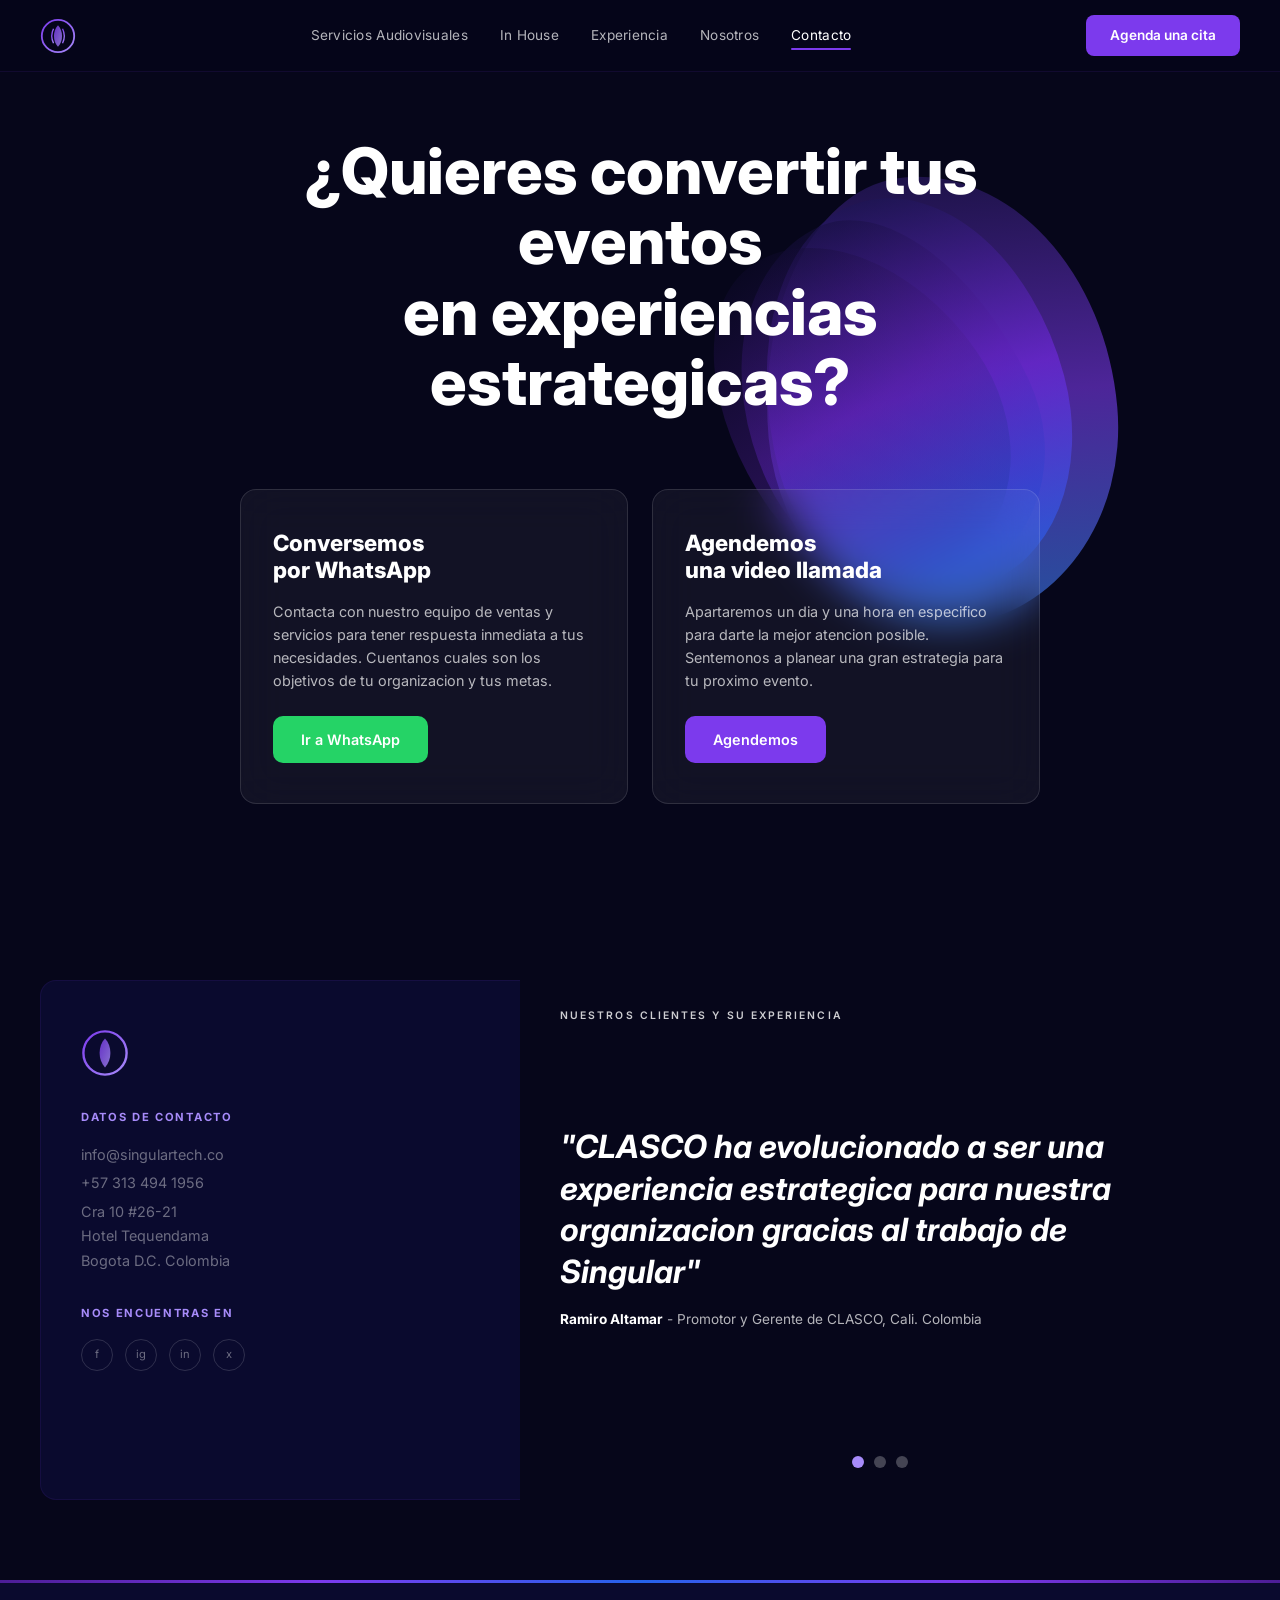
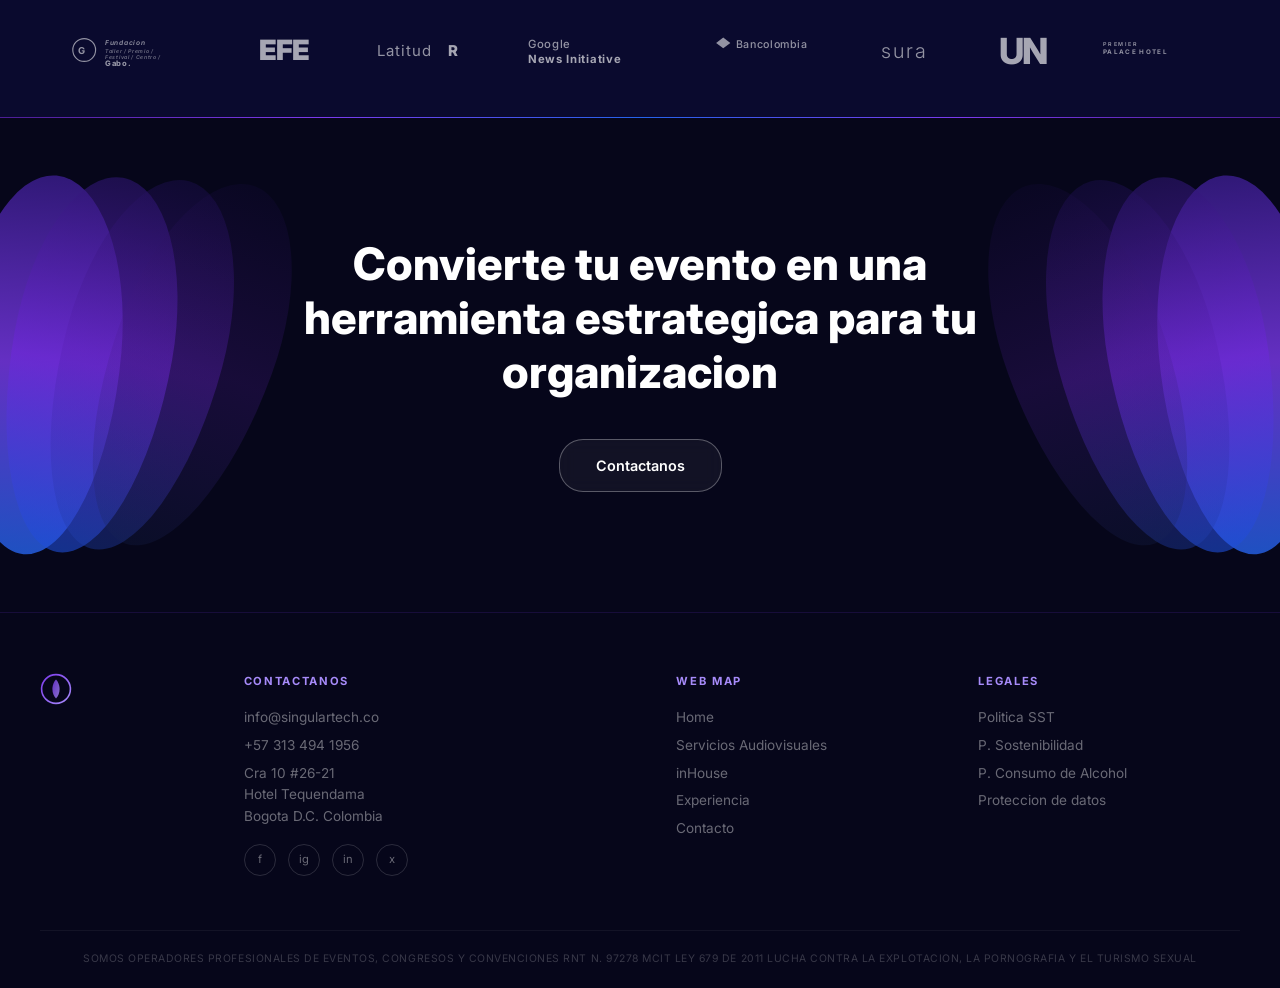
==== contacto.html @ bfa23205 "feat: agregar paginas Servicios, InHouse y Contacto + mejoras HOME - servicios.html: Pantallas LED, " ====
<!DOCTYPE html>
<html lang="es">
<head>
  <meta charset="UTF-8">
  <meta name="viewport" content="width=device-width, initial-scale=1.0">
  <title>Contacto - Singular</title>
  <link rel="stylesheet" href="styles.css">
  <link rel="preconnect" href="https://fonts.googleapis.com">
  <link rel="preconnect" href="https://fonts.gstatic.com" crossorigin>
  <link href="https://fonts.googleapis.com/css2?family=Inter:wght@300;400;500;600;700;800;900&display=swap" rel="stylesheet">
</head>
<body>

  <!-- NAVBAR -->
  <nav class="navbar">
    <div class="navbar-inner">
      <a href="index.html" class="logo">
        <svg class="logo-icon" viewBox="0 0 40 40" width="36" height="36">
          <circle cx="20" cy="20" r="18" fill="none" stroke="url(#logoGrad)" stroke-width="2"/>
          <path d="M20 8 C14 14, 14 26, 20 32 C26 26, 26 14, 20 8Z" fill="url(#logoGrad)" opacity="0.8"/>
          <path d="M15 12 C12 18, 12 22, 15 28" stroke="url(#logoGrad)" stroke-width="1.5" fill="none"/>
          <path d="M25 12 C28 18, 28 22, 25 28" stroke="url(#logoGrad)" stroke-width="1.5" fill="none"/>
          <defs>
            <linearGradient id="logoGrad" x1="0%" y1="0%" x2="100%" y2="100%">
              <stop offset="0%" stop-color="#7c3aed"/>
              <stop offset="100%" stop-color="#a78bfa"/>
            </linearGradient>
          </defs>
        </svg>
      </a>
      <div class="nav-links">
        <a href="servicios.html">Servicios Audiovisuales</a>
        <a href="inhouse.html">In House</a>
        <a href="#">Experiencia</a>
        <a href="#">Nosotros</a>
        <a href="contacto.html" class="nav-active">Contacto</a>
      </div>
      <a href="contacto.html" class="btn-cta-nav">Agenda una cita</a>
      <button class="mobile-menu-btn" aria-label="Menu">
        <span></span><span></span><span></span>
      </button>
    </div>
  </nav>

  <!-- HERO CONTACTO -->
  <section class="hero hero-contacto">
    <div class="hero-bg-shapes">
      <div class="shape shape-1"></div>
      <div class="shape shape-2"></div>
      <div class="shape shape-3"></div>
      <div class="shape shape-4"></div>
    </div>
    <div class="hero-content">
      <h1>¿Quieres convertir tus eventos<br>en experiencias estrategicas?</h1>
      <div class="contact-cards">
        <div class="contact-card">
          <h3>Conversemos<br>por WhatsApp</h3>
          <p>Contacta con nuestro equipo de ventas y servicios para tener respuesta inmediata a tus necesidades. Cuentanos cuales son los objetivos de tu organizacion y tus metas.</p>
          <a href="#" class="btn-whatsapp">Ir a WhatsApp</a>
        </div>
        <div class="contact-card">
          <h3>Agendemos<br>una video llamada</h3>
          <p>Apartaremos un dia y una hora en especifico para darte la mejor atencion posible. Sentemonos a planear una gran estrategia para tu proximo evento.</p>
          <a href="#" class="btn-agendar">Agendemos</a>
        </div>
      </div>
    </div>
  </section>

  <!-- DATOS DE CONTACTO + TESTIMONIAL -->
  <section class="contact-detail">
    <div class="contact-detail-grid">
      <div class="contact-detail-info">
        <svg class="logo-icon" viewBox="0 0 40 40" width="48" height="48" style="margin-bottom: 24px;">
          <circle cx="20" cy="20" r="18" fill="none" stroke="url(#cdGrad)" stroke-width="2"/>
          <path d="M20 8 C14 14, 14 26, 20 32 C26 26, 26 14, 20 8Z" fill="url(#cdGrad)" opacity="0.8"/>
          <defs>
            <linearGradient id="cdGrad" x1="0%" y1="0%" x2="100%" y2="100%">
              <stop offset="0%" stop-color="#7c3aed"/>
              <stop offset="100%" stop-color="#a78bfa"/>
            </linearGradient>
          </defs>
        </svg>
        <h4>DATOS DE CONTACTO</h4>
        <p>info@singulartech.co</p>
        <p>+57 313 494 1956</p>
        <p>Cra 10 #26-21<br>Hotel Tequendama<br>Bogota D.C. Colombia</p>
        <h4>NOS ENCUENTRAS EN</h4>
        <div class="social-icons">
          <a href="#" aria-label="Facebook">f</a>
          <a href="#" aria-label="Instagram">ig</a>
          <a href="#" aria-label="LinkedIn">in</a>
          <a href="#" aria-label="X">x</a>
        </div>
      </div>
      <div class="contact-testimonial-quote">
        <span class="testimonial-label">NUESTROS CLIENTES Y SU EXPERIENCIA</span>
        <div class="testimonial-quote-content">
          <blockquote>"CLASCO ha evolucionado a ser una experiencia estrategica para nuestra organizacion gracias al trabajo de Singular"</blockquote>
          <p class="testimonial-author"><strong>Ramiro Altamar</strong> - Promotor y Gerente de CLASCO, Cali. Colombia</p>
        </div>
        <div class="testimonial-dots">
          <span class="dot active"></span>
          <span class="dot"></span>
          <span class="dot"></span>
        </div>
      </div>
    </div>
  </section>

  <!-- LOGOS CLIENTES -->
  <section class="logos-section-full">
    <div class="logos-track">
      <span class="logo-item logo-svg">
        <svg viewBox="0 0 150 40" height="38">
          <circle cx="16" cy="20" r="12" fill="none" stroke="white" stroke-width="1.2" opacity="0.7"/>
          <text x="14" y="24" font-size="10" fill="white" font-weight="700" text-anchor="middle" opacity="0.7">G</text>
          <text x="38" y="15" font-size="7" fill="white" font-weight="600" font-style="italic" opacity="0.7">Fundacion</text>
          <text x="38" y="23" font-size="5.5" fill="white" opacity="0.5" font-style="italic">Taller / Premio /</text>
          <text x="38" y="29" font-size="5.5" fill="white" opacity="0.5" font-style="italic">Festival / Centro /</text>
          <text x="38" y="37" font-size="8" fill="white" font-weight="800" opacity="0.7">Gabo.</text>
        </svg>
      </span>
      <span class="logo-item logo-svg">
        <svg viewBox="0 0 70 32" height="32">
          <text x="0" y="26" font-size="28" fill="white" font-weight="900" letter-spacing="-1" opacity="0.8">EFE</text>
        </svg>
      </span>
      <span class="logo-item logo-svg">
        <svg viewBox="0 0 110 32" height="30">
          <text x="0" y="22" font-size="16" fill="white" font-weight="400" letter-spacing="1" opacity="0.7">Latitud</text>
          <text x="76" y="22" font-size="16" fill="white" font-weight="800" opacity="0.8">R</text>
        </svg>
      </span>
      <span class="logo-item logo-svg">
        <svg viewBox="0 0 140 36" height="34">
          <text x="0" y="16" font-size="12" fill="white" font-weight="500" opacity="0.7">Google</text>
          <text x="0" y="32" font-size="12" fill="white" font-weight="700" opacity="0.8">News Initiative</text>
        </svg>
      </span>
      <span class="logo-item logo-svg">
        <svg viewBox="0 0 140 36" height="32">
          <path d="M8 10 L16 4 L24 10 L16 16Z" fill="white" opacity="0.7"/>
          <text x="30" y="16" font-size="12" fill="white" font-weight="500" opacity="0.7">Bancolombia</text>
        </svg>
      </span>
      <span class="logo-item logo-svg">
        <svg viewBox="0 0 70 28" height="28">
          <text x="0" y="22" font-size="20" fill="white" font-weight="300" letter-spacing="2" opacity="0.7">sura</text>
        </svg>
      </span>
      <span class="logo-item logo-svg">
        <svg viewBox="0 0 50 32" height="36">
          <text x="0" y="28" font-size="32" fill="white" font-weight="800" letter-spacing="-2" opacity="0.8">UN</text>
        </svg>
      </span>
      <span class="logo-item logo-svg">
        <svg viewBox="0 0 120 40" height="36">
          <text x="0" y="15" font-size="6" fill="white" font-weight="600" letter-spacing="2" opacity="0.7">PREMIER</text>
          <text x="0" y="24" font-size="7" fill="white" font-weight="700" letter-spacing="1.5" opacity="0.7">PALACE HOTEL</text>
        </svg>
      </span>
    </div>
  </section>

  <!-- CTA FINAL -->
  <section class="cta-final">
    <div class="cta-petals-left">
      <div class="petal p1"></div>
      <div class="petal p2"></div>
      <div class="petal p3"></div>
      <div class="petal p4"></div>
    </div>
    <div class="cta-petals-right">
      <div class="petal p1"></div>
      <div class="petal p2"></div>
      <div class="petal p3"></div>
      <div class="petal p4"></div>
    </div>
    <div class="cta-final-content">
      <h2>Convierte tu evento en una herramienta estrategica para tu organizacion</h2>
      <a href="#" class="btn-primary-outline">Contactanos</a>
    </div>
  </section>

  <!-- FOOTER -->
  <footer class="footer">
    <div class="footer-inner">
      <div class="footer-col footer-brand">
        <a href="index.html">
          <svg class="logo-icon" viewBox="0 0 40 40" width="32" height="32">
            <circle cx="20" cy="20" r="18" fill="none" stroke="url(#fGrad)" stroke-width="2"/>
            <path d="M20 8 C14 14, 14 26, 20 32 C26 26, 26 14, 20 8Z" fill="url(#fGrad)" opacity="0.8"/>
            <defs>
              <linearGradient id="fGrad" x1="0%" y1="0%" x2="100%" y2="100%">
                <stop offset="0%" stop-color="#7c3aed"/>
                <stop offset="100%" stop-color="#a78bfa"/>
              </linearGradient>
            </defs>
          </svg>
        </a>
      </div>
      <div class="footer-col">
        <h4>CONTACTANOS</h4>
        <p>info@singulartech.co</p>
        <p>+57 313 494 1956</p>
        <p>Cra 10 #26-21<br>Hotel Tequendama<br>Bogota D.C. Colombia</p>
        <div class="social-icons">
          <a href="#" aria-label="Facebook">f</a>
          <a href="#" aria-label="Instagram">ig</a>
          <a href="#" aria-label="LinkedIn">in</a>
          <a href="#" aria-label="X">x</a>
        </div>
      </div>
      <div class="footer-col">
        <h4>WEB MAP</h4>
        <a href="index.html">Home</a>
        <a href="servicios.html">Servicios Audiovisuales</a>
        <a href="inhouse.html">inHouse</a>
        <a href="#">Experiencia</a>
        <a href="contacto.html">Contacto</a>
      </div>
      <div class="footer-col">
        <h4>LEGALES</h4>
        <a href="#">Politica SST</a>
        <a href="#">P. Sostenibilidad</a>
        <a href="#">P. Consumo de Alcohol</a>
        <a href="#">Proteccion de datos</a>
      </div>
    </div>
    <div class="footer-bottom">
      <p>SOMOS OPERADORES PROFESIONALES DE EVENTOS, CONGRESOS Y CONVENCIONES RNT N. 97278 MCIT LEY 679 DE 2011 LUCHA CONTRA LA EXPLOTACION, LA PORNOGRAFIA Y EL TURISMO SEXUAL</p>
    </div>
  </footer>

</body>
</html>
---- styles.css ----
/* ===== RESET & BASE ===== */
*, *::before, *::after {
  margin: 0;
  padding: 0;
  box-sizing: border-box;
}

:root {
  --bg-primary: #06061a;
  --bg-secondary: #0a0a2e;
  --bg-card: #0d0d35;
  --purple-500: #7c3aed;
  --purple-400: #a78bfa;
  --purple-300: #c4b5fd;
  --purple-600: #5b21b6;
  --purple-700: #4c1d95;
  --blue-500: #3b82f6;
  --blue-600: #2563eb;
  --cyan-400: #22d3ee;
  --text-primary: #ffffff;
  --text-secondary: rgba(255, 255, 255, 0.7);
  --text-muted: rgba(255, 255, 255, 0.4);
}

html {
  scroll-behavior: smooth;
}

body {
  font-family: 'Inter', -apple-system, sans-serif;
  background: var(--bg-primary);
  color: var(--text-primary);
  overflow-x: hidden;
  line-height: 1.6;
}

a {
  text-decoration: none;
  color: inherit;
}

ul {
  list-style: none;
}

img {
  max-width: 100%;
}

/* ===== NAVBAR ===== */
.navbar {
  position: fixed;
  top: 0;
  left: 0;
  right: 0;
  z-index: 100;
  padding: 0 40px;
  height: 72px;
  display: flex;
  align-items: center;
  background: rgba(6, 6, 26, 0.85);
  backdrop-filter: blur(20px);
  border-bottom: 1px solid rgba(124, 58, 237, 0.1);
}

.navbar-inner {
  display: flex;
  align-items: center;
  justify-content: space-between;
  width: 100%;
  max-width: 1400px;
  margin: 0 auto;
}

.logo-icon {
  display: block;
}

.nav-links {
  display: flex;
  gap: 32px;
  align-items: center;
}

.nav-links a {
  font-size: 0.85rem;
  font-weight: 400;
  color: var(--text-secondary);
  transition: color 0.3s;
  letter-spacing: 0.02em;
}

.nav-links a:hover {
  color: var(--text-primary);
}

.nav-contact {
  color: var(--text-secondary);
}

.btn-cta-nav {
  background: var(--purple-500);
  color: white;
  padding: 10px 24px;
  border-radius: 8px;
  font-size: 0.85rem;
  font-weight: 600;
  transition: background 0.3s, transform 0.2s;
}

.btn-cta-nav:hover {
  background: var(--purple-600);
  transform: translateY(-1px);
}

.mobile-menu-btn {
  display: none;
  background: none;
  border: none;
  cursor: pointer;
  flex-direction: column;
  gap: 5px;
}

.mobile-menu-btn span {
  display: block;
  width: 24px;
  height: 2px;
  background: white;
  border-radius: 2px;
}

/* ===== BUTTONS ===== */
.btn-primary {
  display: inline-block;
  background: var(--purple-500);
  color: white;
  padding: 14px 32px;
  border-radius: 10px;
  font-size: 0.9rem;
  font-weight: 600;
  transition: all 0.3s;
  border: none;
  cursor: pointer;
}

.btn-primary:hover {
  background: var(--purple-600);
  transform: translateY(-2px);
  box-shadow: 0 8px 30px rgba(124, 58, 237, 0.4);
}

.btn-secondary {
  display: inline-block;
  color: var(--text-secondary);
  padding: 14px 32px;
  font-size: 0.9rem;
  font-weight: 500;
  border: 1px solid rgba(255, 255, 255, 0.15);
  border-radius: 10px;
  transition: all 0.3s;
}

.btn-secondary:hover {
  border-color: rgba(255, 255, 255, 0.4);
  color: white;
}

.btn-outline {
  display: inline-block;
  color: var(--purple-400);
  padding: 12px 28px;
  font-size: 0.85rem;
  font-weight: 600;
  border: 1px solid var(--purple-500);
  border-radius: 10px;
  transition: all 0.3s;
}

.btn-outline:hover {
  background: var(--purple-500);
  color: white;
}

/* ===== SECTION LABEL ===== */
.section-label {
  font-size: 0.7rem;
  font-weight: 600;
  letter-spacing: 0.2em;
  color: var(--purple-400);
  margin-bottom: 16px;
  text-transform: uppercase;
}

/* ===== HERO ===== */
.hero {
  position: relative;
  min-height: 100vh;
  display: flex;
  align-items: center;
  padding: 120px 40px 80px;
  overflow: hidden;
  background: url('https://images.unsplash.com/photo-1516450360452-9312f5e86fc7?w=1920&q=80') center/cover no-repeat;
}

.hero::before {
  content: '';
  position: absolute;
  inset: 0;
  background: linear-gradient(90deg, var(--bg-primary) 40%, rgba(6, 6, 26, 0.6) 70%, rgba(6, 6, 26, 0.4) 100%);
  z-index: 0;
}

.hero > * {
  position: relative;
  z-index: 1;
}

.hero-bg-shapes {
  position: absolute;
  top: 50%;
  right: 5%;
  transform: translateY(-50%);
  width: 550px;
  height: 550px;
}

.shape {
  position: absolute;
  border-radius: 50% 50% 50% 50% / 60% 60% 40% 40%;
  background: linear-gradient(135deg, var(--purple-700), var(--purple-500), var(--blue-600));
  opacity: 0.6;
}

.shape-1 {
  width: 350px;
  height: 450px;
  top: 0;
  left: 50%;
  transform: translateX(-50%) rotate(-5deg);
  background: linear-gradient(180deg, #2d1b69, #7c3aed, #3b82f6);
  border-radius: 45% 55% 50% 50% / 55% 55% 45% 45%;
}

.shape-2 {
  width: 300px;
  height: 400px;
  top: 20px;
  left: 45%;
  transform: translateX(-50%) rotate(-15deg);
  background: linear-gradient(180deg, #1e1555, #6d28d9, #2563eb);
  border-radius: 50% 50% 45% 55% / 60% 55% 45% 40%;
  opacity: 0.7;
}

.shape-3 {
  width: 280px;
  height: 380px;
  top: 40px;
  left: 40%;
  transform: translateX(-50%) rotate(-25deg);
  background: linear-gradient(180deg, #150e3d, #5b21b6, #1d4ed8);
  border-radius: 55% 45% 48% 52% / 55% 60% 40% 45%;
  opacity: 0.5;
}

.shape-4 {
  width: 260px;
  height: 360px;
  top: 55px;
  left: 35%;
  transform: translateX(-50%) rotate(-35deg);
  background: linear-gradient(180deg, #0f0a2e, #4c1d95, #1e40af);
  border-radius: 48% 52% 50% 50% / 58% 55% 45% 42%;
  opacity: 0.4;
}

.shape-5 {
  width: 240px;
  height: 340px;
  top: 70px;
  left: 30%;
  transform: translateX(-50%) rotate(-45deg);
  background: linear-gradient(180deg, #090620, #3b0f7a, #172554);
  border-radius: 50% 50% 50% 50% / 60% 55% 45% 40%;
  opacity: 0.3;
}

.hero-content {
  position: relative;
  max-width: 1400px;
  margin: 0 auto;
  width: 100%;
}

.hero-label {
  font-size: 0.7rem;
  font-weight: 600;
  letter-spacing: 0.25em;
  color: var(--purple-400);
  margin-bottom: 24px;
}

.hero h1 {
  font-size: clamp(2.5rem, 5vw, 4.2rem);
  font-weight: 800;
  line-height: 1.1;
  margin-bottom: 24px;
  max-width: 650px;
}

.hero-sub {
  font-size: 1rem;
  color: var(--text-secondary);
  max-width: 520px;
  line-height: 1.7;
  margin-bottom: 40px;
}

.hero-buttons {
  display: flex;
  gap: 16px;
  flex-wrap: wrap;
}

/* ===== TRANSFORM SECTION ===== */
.transform-section {
  padding: 80px 40px;
  background: var(--bg-secondary);
  border-top: 1px solid rgba(124, 58, 237, 0.1);
  border-bottom: 1px solid rgba(124, 58, 237, 0.1);
}

.transform-inner {
  max-width: 1400px;
  margin: 0 auto;
  display: flex;
  align-items: center;
  gap: 60px;
}

.transform-text p {
  font-size: 1.15rem;
  color: var(--text-secondary);
  max-width: 600px;
  line-height: 1.8;
}

/* ===== TRASCIENDEN ===== */
.trascienden {
  position: relative;
  padding: 160px 40px;
  min-height: 70vh;
  display: flex;
  align-items: center;
  overflow: hidden;
}

.trascienden-bg {
  position: absolute;
  inset: 0;
  background: url('https://images.unsplash.com/photo-1492684223066-81342ee5ff30?w=1920&q=80') center/cover no-repeat;
}

.trascienden-bg .gradient-overlay {
  position: absolute;
  inset: 0;
  background:
    linear-gradient(180deg, var(--bg-primary) 0%, rgba(6, 6, 26, 0.7) 30%, rgba(6, 6, 26, 0.7) 70%, var(--bg-primary) 100%),
    radial-gradient(ellipse at 30% 50%, rgba(124, 58, 237, 0.25) 0%, transparent 60%);
}

.trascienden-content {
  position: relative;
  max-width: 1400px;
  margin: 0 auto;
  width: 100%;
}

.trascienden h2 {
  font-size: clamp(2rem, 4vw, 3.2rem);
  font-weight: 800;
  line-height: 1.15;
  margin-bottom: 20px;
  max-width: 550px;
}

.trascienden p {
  font-size: 1rem;
  color: var(--text-secondary);
  max-width: 500px;
  line-height: 1.7;
}

/* ===== LOGOS ===== */
.logos-section {
  padding: 40px;
  border-top: 1px solid rgba(124, 58, 237, 0.1);
  border-bottom: 1px solid rgba(124, 58, 237, 0.1);
  overflow: hidden;
}

.logos-track {
  display: flex;
  align-items: center;
  justify-content: center;
  gap: 48px;
  max-width: 1400px;
  margin: 0 auto;
  flex-wrap: wrap;
}

.logo-item {
  font-size: 0.9rem;
  font-weight: 600;
  color: var(--text-muted);
  white-space: nowrap;
  letter-spacing: 0.05em;
  opacity: 0.8;
  transition: opacity 0.3s;
  display: flex;
  align-items: center;
}

.logo-item:hover {
  opacity: 1;
}

.logo-item.logo-svg svg {
  height: auto;
  display: block;
}

/* ===== AMPLIFICADORES ===== */
.amplificadores {
  padding: 100px 40px;
  max-width: 1400px;
  margin: 0 auto;
}

.amplificadores-content {
  margin-bottom: 48px;
}

.amplificadores h2 {
  font-size: clamp(1.8rem, 3.5vw, 2.8rem);
  font-weight: 800;
}

.amplificadores-grid {
  display: grid;
  grid-template-columns: 1fr 1fr 1fr;
  gap: 20px;
  min-height: 320px;
}

.amp-card {
  border-radius: 16px;
  overflow: hidden;
  position: relative;
  min-height: 280px;
}

.amp-img-1 {
  background: url('https://images.unsplash.com/photo-1540575467063-178a50c2df87?w=800&q=80') center/cover no-repeat;
}

.amp-img-2 {
  background: url('https://images.unsplash.com/photo-1505373877841-8d25f7d46678?w=800&q=80') center/cover no-repeat;
}

.amp-card-overlay {
  position: absolute;
  inset: 0;
  background: linear-gradient(180deg, transparent 40%, rgba(6, 6, 26, 0.8) 100%);
}

.amp-featured {
  background: url('https://images.unsplash.com/photo-1531058020387-3be344556be6?w=800&q=80') center/cover no-repeat;
  border: 1px solid rgba(124, 58, 237, 0.2);
  display: flex;
  align-items: flex-end;
  padding: 24px;
}

.amp-featured-inner {
  width: 100%;
}

.amp-tag {
  font-size: 1.8rem;
  font-weight: 800;
  letter-spacing: 0.1em;
  display: block;
  margin-bottom: 16px;
}

.amp-stats-row {
  display: flex;
  gap: 24px;
}

.amp-stat-mini {
  display: flex;
  flex-direction: column;
}

.amp-stat-date,
.amp-stat-place {
  font-size: 0.8rem;
  color: var(--text-muted);
}

.amp-stat-num {
  font-size: 1.6rem;
  font-weight: 800;
  color: var(--purple-400);
}

.amp-stat-label {
  font-size: 0.75rem;
  color: var(--text-muted);
}

/* ===== EXPERTICIA ===== */
.experticia {
  padding: 100px 40px;
  max-width: 1400px;
  margin: 0 auto;
  display: grid;
  grid-template-columns: 1fr 1fr;
  gap: 60px;
  align-items: center;
}

.experticia h2 {
  font-size: clamp(1.8rem, 3vw, 2.6rem);
  font-weight: 800;
  line-height: 1.2;
  margin-bottom: 32px;
}

.experticia-visual {
  display: flex;
  justify-content: center;
  align-items: center;
}

.shape-cluster {
  position: relative;
  width: 300px;
  height: 300px;
}

.shape-ball {
  position: absolute;
  border-radius: 50%;
  background: linear-gradient(135deg, var(--purple-600), var(--blue-500));
}

.shape-ball.s1 {
  width: 200px;
  height: 200px;
  top: 0;
  left: 50px;
  background: linear-gradient(135deg, #6d28d9, #3b82f6);
  opacity: 0.8;
}

.shape-ball.s2 {
  width: 160px;
  height: 160px;
  top: 60px;
  left: 100px;
  background: linear-gradient(135deg, #7c3aed, #60a5fa);
  opacity: 0.6;
}

.shape-ball.s3 {
  width: 120px;
  height: 120px;
  top: 100px;
  left: 30px;
  background: linear-gradient(135deg, #a78bfa, #93c5fd);
  opacity: 0.5;
}

/* ===== ADAPTA ===== */
.adapta {
  padding: 100px 40px;
  max-width: 1400px;
  margin: 0 auto;
  display: grid;
  grid-template-columns: 1.2fr 0.8fr;
  gap: 80px;
  align-items: center;
}

.adapta h2 {
  font-size: clamp(1.8rem, 3vw, 2.6rem);
  font-weight: 800;
  line-height: 1.15;
  margin-bottom: 20px;
}

.adapta-left p:not(.section-label) {
  color: var(--text-secondary);
  margin-bottom: 32px;
  line-height: 1.7;
}

.adapta-right {
  display: flex;
  flex-direction: column;
  gap: 40px;
}

.stat-block {
  display: flex;
  flex-direction: column;
  border-left: 3px solid var(--purple-500);
  padding-left: 24px;
}

.stat-number {
  font-size: 3.5rem;
  font-weight: 900;
  line-height: 1;
  background: linear-gradient(135deg, var(--purple-400), var(--blue-500));
  -webkit-background-clip: text;
  -webkit-text-fill-color: transparent;
  background-clip: text;
}

.stat-text {
  font-size: 0.85rem;
  color: var(--text-muted);
  margin-top: 4px;
  letter-spacing: 0.05em;
}

/* ===== CONQUISTA ===== */
.conquista {
  padding: 120px 40px;
  max-width: 1400px;
  margin: 0 auto;
  display: grid;
  grid-template-columns: 1fr 1fr;
  gap: 80px;
  align-items: center;
}

.conquista-visual {
  position: relative;
  height: 450px;
}

.conquista-shapes {
  position: relative;
  width: 100%;
  height: 100%;
}

.cshape {
  position: absolute;
  border-radius: 50% 50% 50% 50% / 60% 60% 40% 40%;
}

.cshape.c1 {
  width: 280px;
  height: 380px;
  background: linear-gradient(180deg, #2d1b69, #7c3aed, #2563eb);
  top: 0;
  left: 50%;
  transform: translateX(-50%);
  opacity: 0.7;
}

.cshape.c2 {
  width: 240px;
  height: 340px;
  background: linear-gradient(180deg, #1e1555, #6d28d9, #1d4ed8);
  top: 30px;
  left: 45%;
  transform: translateX(-50%) rotate(-10deg);
  opacity: 0.5;
}

.cshape.c3 {
  width: 200px;
  height: 300px;
  background: linear-gradient(180deg, #150e3d, #5b21b6, #1e40af);
  top: 60px;
  left: 40%;
  transform: translateX(-50%) rotate(-20deg);
  opacity: 0.35;
}

.conquista h2 {
  font-size: clamp(1.8rem, 3vw, 2.6rem);
  font-weight: 800;
  line-height: 1.15;
  margin-bottom: 24px;
}

.conquista-sub {
  font-size: 1.1rem;
  color: var(--purple-400);
  font-weight: 600;
  margin-bottom: 16px;
}

.conquista p {
  color: var(--text-secondary);
  line-height: 1.7;
  margin-bottom: 16px;
}

.conquista-define {
  margin-bottom: 32px !important;
}

.conquista-define strong {
  color: var(--text-primary);
}

/* ===== SERVICIOS AUDIOVISUALES ===== */
.servicios-av {
  position: relative;
  padding: 120px 40px;
  overflow: hidden;
}

.servicios-av-bg {
  position: absolute;
  inset: 0;
  background: url('https://images.unsplash.com/photo-1470229722913-7c0e2dbbafd3?w=1920&q=80') center/cover no-repeat;
}

.servicios-av-bg::after {
  content: '';
  position: absolute;
  inset: 0;
  background: linear-gradient(90deg, var(--bg-primary) 35%, rgba(6, 6, 26, 0.85) 60%, rgba(6, 6, 26, 0.7) 100%);
}

.servicios-av-content {
  position: relative;
  max-width: 1400px;
  margin: 0 auto;
}

.servicios-av h2 {
  font-size: clamp(2rem, 3.5vw, 3rem);
  font-weight: 800;
  line-height: 1.15;
  margin-bottom: 32px;
}

.servicios-list {
  margin-bottom: 40px;
}

.servicios-list li {
  padding: 10px 0;
  color: var(--text-secondary);
  font-size: 0.95rem;
  border-bottom: 1px solid rgba(255, 255, 255, 0.05);
  padding-left: 20px;
  position: relative;
}

.servicios-list li::before {
  content: '•';
  position: absolute;
  left: 0;
  color: var(--purple-400);
}

/* ===== SERVICIOS INHOUSE ===== */
.servicios-inhouse {
  padding: 120px 40px;
  max-width: 1400px;
  margin: 0 auto;
  display: grid;
  grid-template-columns: 1fr 1fr;
  gap: 80px;
  align-items: center;
}

.servicios-inhouse h2 {
  font-size: clamp(2rem, 3.5vw, 3rem);
  font-weight: 800;
  line-height: 1.15;
  margin-bottom: 32px;
}

.inhouse-img-placeholder {
  width: 100%;
  height: 400px;
  border-radius: 16px;
  background: url('https://images.unsplash.com/photo-1598488035139-bdbb2231ce04?w=900&q=80') center/cover no-repeat;
  position: relative;
  overflow: hidden;
}

.inhouse-img-placeholder::after {
  content: '';
  position: absolute;
  inset: 0;
  background: linear-gradient(135deg, rgba(6, 6, 26, 0.3) 0%, rgba(124, 58, 237, 0.1) 100%);
  border-radius: 16px;
}

/* ===== TESTIMONIOS ===== */
.testimonios {
  padding: 100px 40px;
  max-width: 1400px;
  margin: 0 auto;
}

.testimonios h2 {
  font-size: clamp(2rem, 3.5vw, 3rem);
  font-weight: 800;
  line-height: 1.15;
  margin-bottom: 48px;
}

.google-badge {
  display: flex;
  align-items: center;
  gap: 12px;
  margin-bottom: 32px;
  padding: 16px 24px;
  background: var(--bg-card);
  border-radius: 12px;
  display: inline-flex;
  border: 1px solid rgba(124, 58, 237, 0.15);
}

.google-g {
  font-size: 1.4rem;
  font-weight: 800;
  background: linear-gradient(135deg, #4285f4, #34a853, #fbbc05, #ea4335);
  -webkit-background-clip: text;
  -webkit-text-fill-color: transparent;
  background-clip: text;
}

.google-badge strong {
  display: block;
  font-size: 0.9rem;
}

.stars {
  color: #fbbf24;
  font-size: 0.85rem;
}

.stars span {
  color: var(--text-muted);
  font-size: 0.8rem;
  margin-left: 4px;
}

.reviews-grid {
  display: grid;
  grid-template-columns: repeat(5, 1fr);
  gap: 16px;
}

.review-card {
  background: var(--bg-card);
  border: 1px solid rgba(124, 58, 237, 0.1);
  border-radius: 12px;
  padding: 20px;
  transition: border-color 0.3s;
}

.review-card:hover {
  border-color: rgba(124, 58, 237, 0.3);
}

.review-avatar {
  width: 36px;
  height: 36px;
  border-radius: 50%;
  background: var(--purple-600);
  display: flex;
  align-items: center;
  justify-content: center;
  font-size: 0.85rem;
  font-weight: 700;
  margin-bottom: 12px;
}

.review-avatar.r { background: #dc2626; }
.review-avatar.m { background: #059669; }
.review-avatar.c { background: #d97706; }
.review-avatar.j { background: #2563eb; }

.review-content strong {
  font-size: 0.85rem;
  display: block;
  margin-bottom: 4px;
}

.stars-sm {
  color: #fbbf24;
  font-size: 0.75rem;
  margin-bottom: 8px;
}

.review-content p {
  font-size: 0.8rem;
  color: var(--text-secondary);
  line-height: 1.5;
}

/* ===== TESTIMONIAL CLASCO ===== */
.testimonial-clasco {
  padding: 0 40px;
  max-width: 1400px;
  margin: 0 auto 0;
}

.testimonial-clasco-grid {
  display: grid;
  grid-template-columns: 0.4fr 0.6fr;
  gap: 0;
  min-height: 480px;
}

.testimonial-clasco-info {
  background: var(--bg-secondary);
  padding: 48px 40px;
  border: 1px solid rgba(124, 58, 237, 0.1);
  border-right: none;
  border-radius: 16px 0 0 16px;
}

.testimonial-clasco-info h4 {
  font-size: 0.7rem;
  font-weight: 700;
  letter-spacing: 0.15em;
  color: var(--purple-400);
  margin-top: 32px;
  margin-bottom: 16px;
}

.testimonial-clasco-info h4.mt-24 {
  margin-top: 32px;
}

.testimonial-clasco-info p {
  font-size: 0.85rem;
  color: var(--text-muted);
  line-height: 1.6;
  margin-bottom: 4px;
}

.testimonial-clasco-quote {
  position: relative;
  border-radius: 0 16px 16px 0;
  overflow: hidden;
  background: url('https://images.unsplash.com/photo-1514525253161-7a46d19cd819?w=1200&q=80') top center/cover no-repeat;
  display: flex;
  flex-direction: column;
  justify-content: space-between;
  padding: 0;
  min-height: 520px;
}

.testimonial-clasco-quote::before {
  content: '';
  position: absolute;
  inset: 0;
  background: linear-gradient(180deg, rgba(6, 6, 26, 0.15) 0%, rgba(6, 6, 26, 0.4) 40%, rgba(6, 6, 26, 0.9) 75%, rgba(6, 6, 26, 0.95) 100%);
  z-index: 1;
}

.testimonial-label {
  position: relative;
  z-index: 2;
  font-size: 0.65rem;
  font-weight: 600;
  letter-spacing: 0.2em;
  color: rgba(255, 255, 255, 0.8);
  padding: 28px 40px 0;
  text-transform: uppercase;
}

.testimonial-quote-content {
  position: relative;
  z-index: 2;
  padding: 0 40px;
}

.testimonial-quote-content blockquote {
  font-size: clamp(1.4rem, 2.8vw, 2rem);
  font-weight: 700;
  line-height: 1.3;
  margin-bottom: 16px;
  color: var(--text-primary);
  font-style: italic;
}

.testimonial-author {
  font-size: 0.85rem;
  color: var(--text-secondary);
}

.testimonial-author strong {
  color: var(--text-primary);
  font-style: normal;
}

.testimonial-dots {
  position: relative;
  z-index: 2;
  display: flex;
  gap: 10px;
  justify-content: center;
  padding: 24px 40px 32px;
}

.dot {
  width: 12px;
  height: 12px;
  border-radius: 50%;
  background: rgba(255, 255, 255, 0.25);
  cursor: pointer;
  transition: background 0.3s;
}

.dot.active {
  background: var(--purple-400);
}

/* ===== LOGOS FULL (before CTA) ===== */
.logos-section-full {
  padding: 48px 40px;
  background: var(--bg-secondary);
  border-top: 3px solid transparent;
  border-image: linear-gradient(90deg, var(--purple-700), var(--purple-500), var(--blue-600), var(--purple-500), var(--purple-700)) 1;
  border-bottom: 1px solid rgba(124, 58, 237, 0.1);
}

/* ===== CTA FINAL ===== */
.cta-final {
  position: relative;
  padding: 120px 40px;
  text-align: center;
  overflow: hidden;
  background: var(--bg-primary);
}

.cta-petals-left,
.cta-petals-right {
  position: absolute;
  top: 50%;
  transform: translateY(-50%);
  width: 320px;
  height: 100%;
  pointer-events: none;
}

.cta-petals-left {
  left: -40px;
}

.cta-petals-right {
  right: -40px;
}

.petal {
  position: absolute;
  width: 160px;
  height: 380px;
  border-radius: 50% 50% 50% 50% / 45% 45% 55% 55%;
  top: 50%;
  transform: translateY(-50%);
}

.cta-petals-left .petal.p1 {
  background: linear-gradient(180deg, #3b1d8f, #7c3aed, #2563eb);
  left: 0;
  transform: translateY(-50%) rotate(5deg);
  opacity: 0.8;
}

.cta-petals-left .petal.p2 {
  background: linear-gradient(180deg, #2d1570, #6d28d9, #1d4ed8);
  left: 50px;
  transform: translateY(-50%) rotate(10deg);
  opacity: 0.6;
}

.cta-petals-left .petal.p3 {
  background: linear-gradient(180deg, #1e0f55, #5b21b6, #1e40af);
  left: 100px;
  transform: translateY(-50%) rotate(15deg);
  opacity: 0.4;
}

.cta-petals-left .petal.p4 {
  background: linear-gradient(180deg, #150a3d, #4c1d95, #172554);
  left: 150px;
  transform: translateY(-50%) rotate(20deg);
  opacity: 0.25;
}

.cta-petals-right .petal.p1 {
  background: linear-gradient(180deg, #3b1d8f, #7c3aed, #2563eb);
  right: 0;
  transform: translateY(-50%) rotate(-5deg);
  opacity: 0.8;
}

.cta-petals-right .petal.p2 {
  background: linear-gradient(180deg, #2d1570, #6d28d9, #1d4ed8);
  right: 50px;
  transform: translateY(-50%) rotate(-10deg);
  opacity: 0.6;
}

.cta-petals-right .petal.p3 {
  background: linear-gradient(180deg, #1e0f55, #5b21b6, #1e40af);
  right: 100px;
  transform: translateY(-50%) rotate(-15deg);
  opacity: 0.4;
}

.cta-petals-right .petal.p4 {
  background: linear-gradient(180deg, #150a3d, #4c1d95, #172554);
  right: 150px;
  transform: translateY(-50%) rotate(-20deg);
  opacity: 0.25;
}

.cta-final-content {
  position: relative;
  z-index: 1;
}

.cta-final h2 {
  font-size: clamp(1.8rem, 3.5vw, 2.8rem);
  font-weight: 800;
  line-height: 1.2;
  margin-bottom: 40px;
  max-width: 700px;
  margin-left: auto;
  margin-right: auto;
}

.btn-primary-outline {
  display: inline-block;
  color: white;
  padding: 14px 36px;
  font-size: 0.9rem;
  font-weight: 600;
  border: 1px solid rgba(255, 255, 255, 0.3);
  border-radius: 24px;
  transition: all 0.3s;
  background: rgba(255, 255, 255, 0.05);
  backdrop-filter: blur(8px);
}

.btn-primary-outline:hover {
  border-color: var(--purple-400);
  background: rgba(124, 58, 237, 0.2);
}

/* ===== FOOTER ===== */
.footer {
  border-top: 1px solid rgba(124, 58, 237, 0.15);
  padding: 60px 40px 0;
}

.footer-inner {
  max-width: 1400px;
  margin: 0 auto;
  display: grid;
  grid-template-columns: 0.5fr 1.2fr 0.8fr 0.8fr;
  gap: 40px;
  padding-bottom: 48px;
}

.footer-col h4 {
  font-size: 0.7rem;
  font-weight: 700;
  letter-spacing: 0.15em;
  color: var(--purple-400);
  margin-bottom: 16px;
}

.footer-col p,
.footer-col a {
  display: block;
  font-size: 0.85rem;
  color: var(--text-muted);
  margin-bottom: 6px;
  line-height: 1.6;
  transition: color 0.3s;
}

.footer-col a:hover {
  color: var(--text-primary);
}

.social-icons {
  display: flex;
  gap: 12px;
  margin-top: 16px;
}

.social-icons a {
  width: 32px;
  height: 32px;
  border-radius: 50%;
  border: 1px solid rgba(255, 255, 255, 0.15);
  display: flex;
  align-items: center;
  justify-content: center;
  font-size: 0.7rem;
  color: var(--text-muted);
  transition: all 0.3s;
}

.social-icons a:hover {
  border-color: var(--purple-400);
  color: var(--purple-400);
}

.footer-bottom {
  border-top: 1px solid rgba(255, 255, 255, 0.05);
  padding: 20px 0;
  max-width: 1400px;
  margin: 0 auto;
}

.footer-bottom p {
  font-size: 0.65rem;
  color: var(--text-muted);
  text-align: center;
  letter-spacing: 0.05em;
  opacity: 0.5;
}

/* ===== NAV ACTIVE ===== */
.nav-active {
  color: var(--text-primary) !important;
  position: relative;
}

.nav-active::after {
  content: '';
  position: absolute;
  bottom: -4px;
  left: 0;
  right: 0;
  height: 2px;
  background: var(--purple-500);
  border-radius: 1px;
}

/* ===== SERVICIOS PAGE ===== */
.hero-servicios {
  background: url('https://images.unsplash.com/photo-1492684223066-81342ee5ff30?w=1920&q=80') center/cover no-repeat;
}

/* Feature sections (alternating image/text) */
.serv-feature {
  padding: 0;
  overflow: hidden;
}

.serv-feature-inner {
  display: grid;
  grid-template-columns: 1fr 1fr;
  max-width: 1400px;
  margin: 0 auto;
  min-height: 480px;
}

.serv-feature-inner.reverse {
  direction: rtl;
}

.serv-feature-inner.reverse > * {
  direction: ltr;
}

.serv-feature-img {
  position: relative;
  overflow: hidden;
}

.serv-feature-img img {
  width: 100%;
  height: 100%;
  object-fit: cover;
  display: block;
}

.serv-feature-content {
  padding: 60px 60px;
  display: flex;
  flex-direction: column;
  justify-content: center;
}

.serv-feature-content h2 {
  font-size: clamp(1.6rem, 3vw, 2.4rem);
  font-weight: 800;
  line-height: 1.15;
  margin-bottom: 20px;
}

.serv-feature-content h3 {
  font-size: 1rem;
  font-weight: 700;
  color: var(--purple-300);
  margin-bottom: 12px;
  margin-top: 16px;
}

.serv-feature-content p {
  color: var(--text-secondary);
  line-height: 1.7;
  margin-bottom: 8px;
}

.serv-feature-content .btn-outline {
  margin-top: 24px;
  align-self: flex-start;
}

/* Serv banner (experticia) */
.serv-banner {
  display: grid;
  grid-template-columns: 1fr 1fr;
  max-width: 1400px;
  margin: 0 auto;
  min-height: 400px;
  align-items: center;
}

.serv-banner-content {
  padding: 60px;
}

.serv-banner-content h2 {
  font-size: clamp(1.6rem, 3vw, 2.4rem);
  font-weight: 800;
  line-height: 1.2;
  margin-bottom: 32px;
}

.serv-banner-img {
  position: relative;
  overflow: hidden;
  height: 100%;
}

.serv-banner-img img {
  width: 100%;
  height: 100%;
  object-fit: cover;
  display: block;
}

/* Bloques de servicios */
.serv-bloques {
  padding: 100px 40px;
  max-width: 1400px;
  margin: 0 auto;
  text-align: center;
}

.serv-bloques h2 {
  font-size: clamp(2rem, 3.5vw, 3rem);
  font-weight: 800;
  margin-bottom: 12px;
}

.serv-bloques-sub {
  color: var(--text-secondary);
  margin-bottom: 60px;
}

.serv-bloques-grid {
  display: grid;
  grid-template-columns: 1fr 1fr;
  gap: 32px;
  text-align: left;
}

.serv-bloque-card {
  background: var(--bg-card);
  border: 1px solid rgba(124, 58, 237, 0.15);
  border-radius: 16px;
  padding: 48px 40px;
}

.serv-bloque-card h3 {
  font-size: 1.6rem;
  font-weight: 800;
  line-height: 1.2;
  margin-bottom: 24px;
}

.serv-bloque-card .servicios-list {
  margin-bottom: 32px;
}

.serv-bloque-card .btn-primary {
  align-self: flex-start;
}

/* ===== INHOUSE PAGE ===== */
.hero-inhouse {
  background: url('https://images.unsplash.com/photo-1497366216548-37526070297c?w=1920&q=80') center/cover no-repeat;
}

.inhouse-aliado {
  padding: 100px 40px;
  max-width: 1400px;
  margin: 0 auto;
  display: grid;
  grid-template-columns: 1fr 1fr;
  gap: 60px;
  align-items: center;
}

.inhouse-aliado-content h2 {
  font-size: clamp(1.8rem, 3vw, 2.6rem);
  font-weight: 800;
  line-height: 1.15;
  margin-bottom: 20px;
}

.inhouse-aliado-content p {
  color: var(--text-secondary);
  line-height: 1.7;
  margin-bottom: 24px;
}

.inhouse-aliado-visual {
  display: flex;
  gap: 20px;
  align-items: center;
  justify-content: center;
}

.inhouse-aliado-visual img {
  border-radius: 12px;
  width: 100%;
  max-width: 500px;
  object-fit: cover;
}

/* Full Pack card */
.inhouse-fullpack {
  padding: 100px 40px;
  max-width: 1400px;
  margin: 0 auto;
}

.fullpack-card {
  background: var(--bg-card);
  border: 1px solid rgba(124, 58, 237, 0.15);
  border-radius: 20px;
  padding: 60px;
  display: grid;
  grid-template-columns: 0.4fr 0.6fr;
  gap: 60px;
  align-items: center;
}

.fullpack-title {
  font-size: 2.5rem;
  font-weight: 300;
  font-style: italic;
  line-height: 1.2;
  color: var(--purple-300);
}

.fullpack-title span {
  display: block;
  font-weight: 800;
  color: var(--text-primary);
  font-style: normal;
}

.fullpack-list {
  list-style: none;
}

.fullpack-list li {
  padding: 8px 0;
  color: var(--text-secondary);
  font-size: 0.95rem;
  border-bottom: 1px solid rgba(255, 255, 255, 0.05);
  padding-left: 20px;
  position: relative;
}

.fullpack-list li::before {
  content: '•';
  position: absolute;
  left: 0;
  color: var(--purple-400);
}

/* Testimonial inhouse */
.inhouse-testimonial {
  padding: 80px 40px;
  max-width: 1400px;
  margin: 0 auto;
  position: relative;
  min-height: 400px;
  display: flex;
  align-items: flex-end;
  border-radius: 16px;
  overflow: hidden;
  background: url('https://images.unsplash.com/photo-1551818255-e6e10975bc17?w=1200&q=80') center/cover no-repeat;
}

.inhouse-testimonial::before {
  content: '';
  position: absolute;
  inset: 0;
  background: linear-gradient(180deg, rgba(6, 6, 26, 0.2) 0%, rgba(6, 6, 26, 0.9) 70%);
}

.inhouse-testimonial blockquote {
  position: relative;
  z-index: 1;
  font-size: clamp(1.3rem, 2.5vw, 1.8rem);
  font-weight: 700;
  font-style: italic;
  line-height: 1.35;
  margin-bottom: 16px;
  max-width: 700px;
}

.inhouse-testimonial .testimonial-author {
  position: relative;
  z-index: 1;
}

/* ===== CONTACTO PAGE ===== */
.hero-contacto {
  background: url('https://images.unsplash.com/photo-1492684223066-81342ee5ff30?w=1920&q=80') center/cover no-repeat;
  text-align: center;
}

.hero-contacto .hero-content {
  display: flex;
  flex-direction: column;
  align-items: center;
}

.hero-contacto h1 {
  max-width: 800px;
}

.contact-cards {
  display: grid;
  grid-template-columns: 1fr 1fr;
  gap: 24px;
  margin-top: 48px;
  max-width: 800px;
  width: 100%;
}

.contact-card {
  background: rgba(255, 255, 255, 0.05);
  backdrop-filter: blur(20px);
  border: 1px solid rgba(255, 255, 255, 0.12);
  border-radius: 16px;
  padding: 40px 32px;
  text-align: left;
  transition: border-color 0.3s;
}

.contact-card:hover {
  border-color: rgba(124, 58, 237, 0.4);
}

.contact-card h3 {
  font-size: 1.4rem;
  font-weight: 800;
  margin-bottom: 16px;
  line-height: 1.2;
}

.contact-card p {
  color: var(--text-secondary);
  font-size: 0.9rem;
  line-height: 1.6;
  margin-bottom: 24px;
}

.btn-whatsapp {
  display: inline-block;
  background: #25d366;
  color: white;
  padding: 12px 28px;
  border-radius: 10px;
  font-size: 0.9rem;
  font-weight: 600;
  transition: all 0.3s;
}

.btn-whatsapp:hover {
  background: #1ebe57;
  transform: translateY(-2px);
}

.btn-agendar {
  display: inline-block;
  background: var(--purple-500);
  color: white;
  padding: 12px 28px;
  border-radius: 10px;
  font-size: 0.9rem;
  font-weight: 600;
  transition: all 0.3s;
}

.btn-agendar:hover {
  background: var(--purple-600);
  transform: translateY(-2px);
}

/* Contact info + testimonial grid */
.contact-detail {
  padding: 80px 40px;
  max-width: 1400px;
  margin: 0 auto;
}

.contact-detail-grid {
  display: grid;
  grid-template-columns: 0.4fr 0.6fr;
  gap: 0;
  min-height: 480px;
}

.contact-detail-info {
  background: var(--bg-secondary);
  padding: 48px 40px;
  border: 1px solid rgba(124, 58, 237, 0.1);
  border-right: none;
  border-radius: 16px 0 0 16px;
}

.contact-detail-info h4 {
  font-size: 0.7rem;
  font-weight: 700;
  letter-spacing: 0.15em;
  color: var(--purple-400);
  margin-bottom: 16px;
}

.contact-detail-info h4:not(:first-child) {
  margin-top: 32px;
}

.contact-detail-info p {
  font-size: 0.9rem;
  color: var(--text-muted);
  line-height: 1.7;
  margin-bottom: 4px;
}

.contact-testimonial-quote {
  position: relative;
  border-radius: 0 16px 16px 0;
  overflow: hidden;
  background: url('https://images.unsplash.com/photo-1514525253161-7a46d19cd819?w=1200&q=80') top center/cover no-repeat;
  display: flex;
  flex-direction: column;
  justify-content: space-between;
  padding: 0;
  min-height: 520px;
}

.contact-testimonial-quote::before {
  content: '';
  position: absolute;
  inset: 0;
  background: linear-gradient(180deg, rgba(6, 6, 26, 0.15) 0%, rgba(6, 6, 26, 0.4) 40%, rgba(6, 6, 26, 0.9) 75%, rgba(6, 6, 26, 0.95) 100%);
  z-index: 1;
}

.contact-testimonial-quote .testimonial-label {
  padding: 28px 40px 0;
}

.contact-testimonial-quote .testimonial-quote-content {
  padding: 0 40px;
}

.contact-testimonial-quote .testimonial-dots {
  padding: 24px 40px 32px;
}

/* ===== RESPONSIVE ===== */
@media (max-width: 1024px) {
  .experticia,
  .adapta,
  .conquista,
  .servicios-inhouse,
  .testimonial-clasco-grid {
    grid-template-columns: 1fr;
    gap: 0;
  }

  .testimonial-clasco-info {
    border-radius: 16px 16px 0 0;
    border-right: 1px solid rgba(124, 58, 237, 0.1);
  }

  .testimonial-clasco-quote {
    border-radius: 0 0 16px 16px;
    min-height: 360px;
  }

  .conquista-visual {
    height: 300px;
  }

  .reviews-grid {
    grid-template-columns: repeat(3, 1fr);
  }

  .footer-inner {
    grid-template-columns: 1fr 1fr;
  }

  .amplificadores-grid {
    grid-template-columns: 1fr 1fr;
  }

  .hero-bg-shapes {
    right: -10%;
    width: 400px;
    height: 400px;
    opacity: 0.5;
  }

  .serv-feature-inner,
  .serv-feature-inner.reverse,
  .serv-banner,
  .serv-bloques-grid,
  .inhouse-aliado,
  .fullpack-card,
  .contact-cards,
  .contact-detail-grid {
    grid-template-columns: 1fr;
  }

  .serv-feature-inner.reverse {
    direction: ltr;
  }

  .serv-feature-img {
    min-height: 300px;
  }

  .contact-detail-info {
    border-radius: 16px 16px 0 0;
    border-right: 1px solid rgba(124, 58, 237, 0.1);
  }

  .contact-testimonial-quote {
    border-radius: 0 0 16px 16px;
    min-height: 360px;
  }
}

@media (max-width: 768px) {
  .navbar {
    padding: 0 20px;
  }

  .nav-links,
  .btn-cta-nav {
    display: none;
  }

  .mobile-menu-btn {
    display: flex;
  }

  .hero {
    padding: 100px 20px 60px;
  }

  .hero h1 {
    font-size: 2.2rem;
  }

  .hero-bg-shapes {
    opacity: 0.3;
    top: 20%;
    right: -20%;
  }

  section {
    padding-left: 20px !important;
    padding-right: 20px !important;
  }

  .amplificadores-grid {
    grid-template-columns: 1fr;
  }

  .reviews-grid {
    grid-template-columns: 1fr 1fr;
  }

  .stat-number {
    font-size: 2.5rem;
  }

  .cta-petals-left,
  .cta-petals-right {
    width: 200px;
    opacity: 0.5;
  }

  .logos-full-track {
    justify-content: center;
  }

  .footer-inner {
    grid-template-columns: 1fr;
    gap: 32px;
  }

  .transform-inner {
    flex-direction: column;
    gap: 24px;
    text-align: center;
  }
}

@media (max-width: 480px) {
  .hero h1 {
    font-size: 1.8rem;
  }

  .reviews-grid {
    grid-template-columns: 1fr;
  }

  .hero-buttons {
    flex-direction: column;
  }

  .hero-buttons a {
    text-align: center;
  }
}
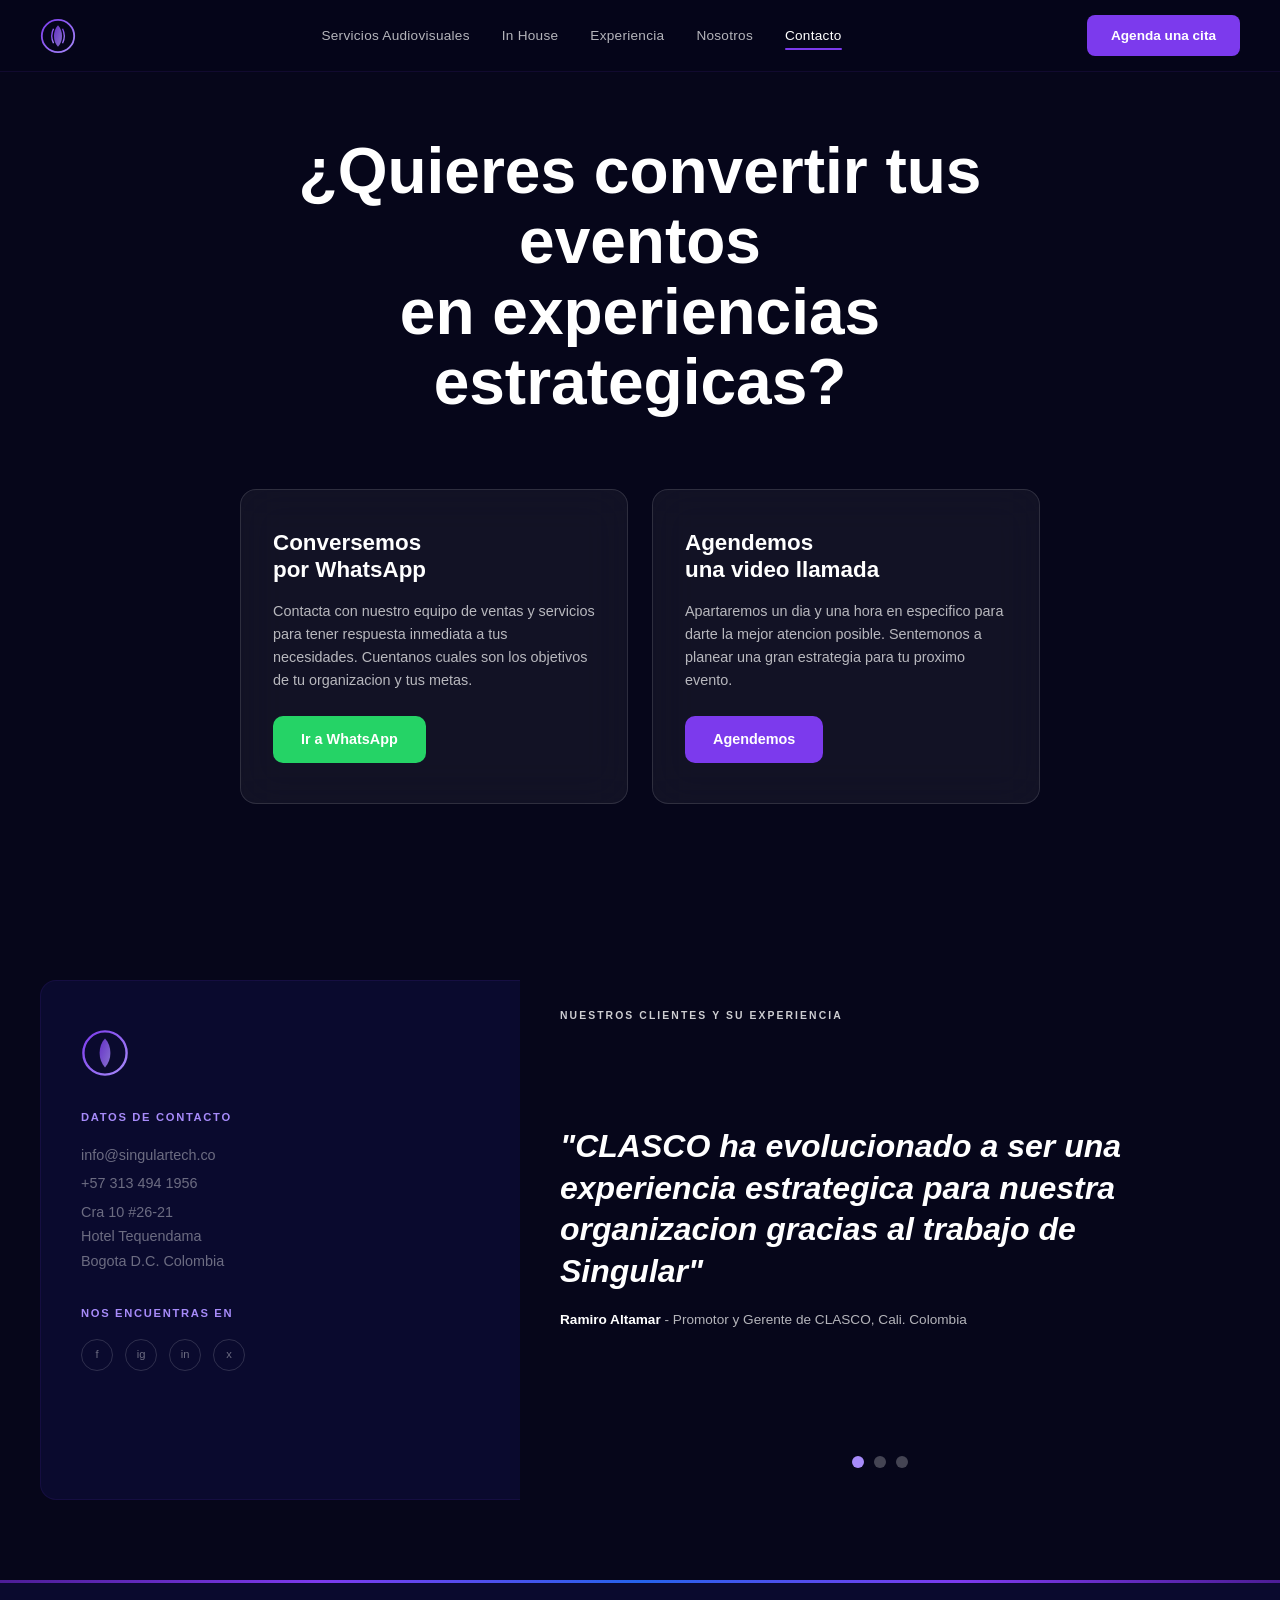
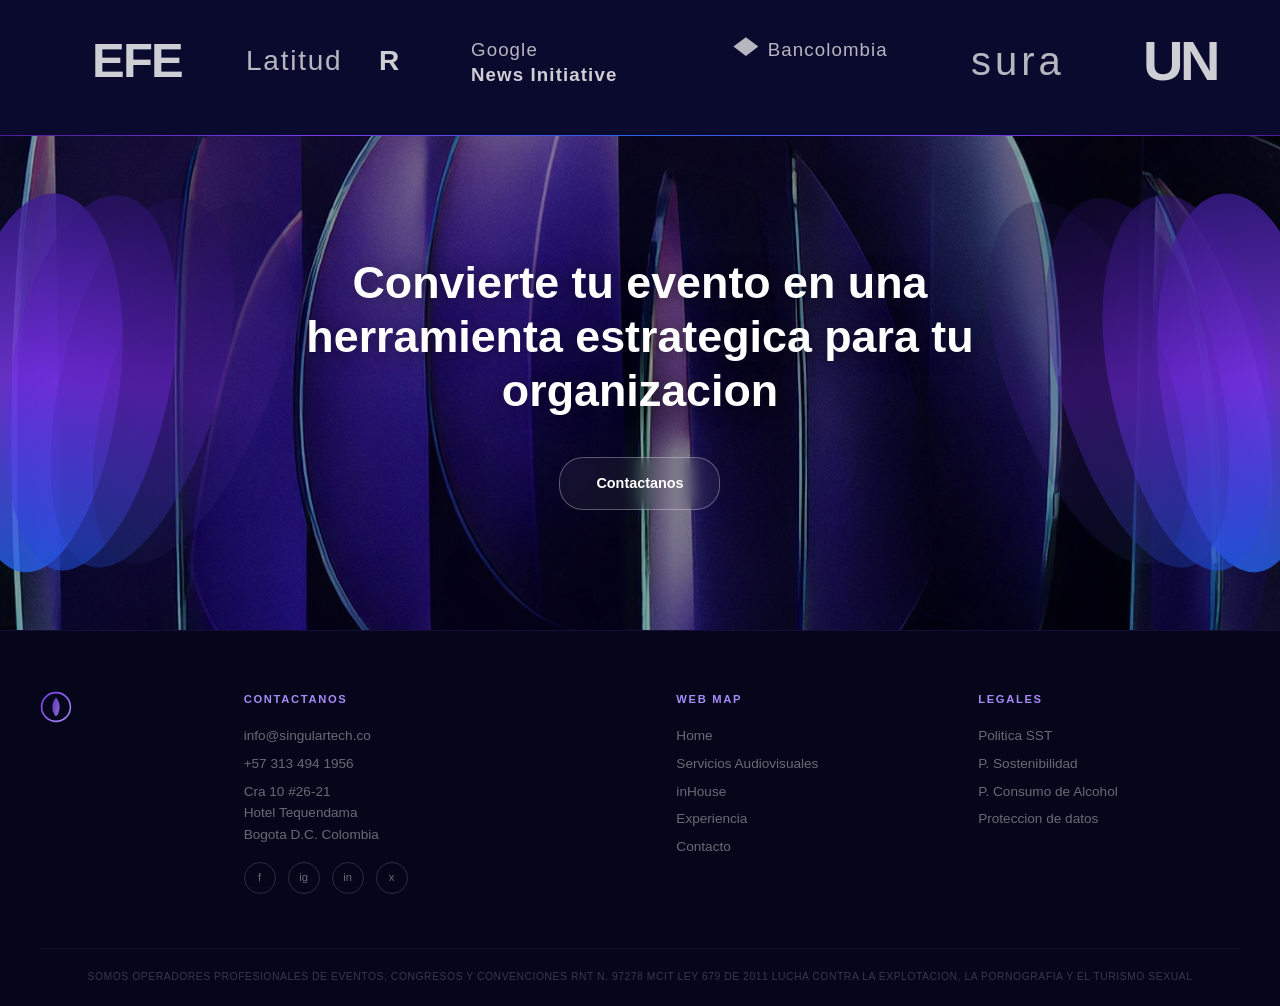
==== commit ad1b4bba: "Fix navbar/footer links and add mobile menu functionality - All nav links point to correct pages - F" ====
--- a/contacto.html
+++ b/contacto.html
@@ -31,8 +31,8 @@
       <div class="nav-links">
         <a href="servicios.html">Servicios Audiovisuales</a>
         <a href="inhouse.html">In House</a>
-        <a href="#">Experiencia</a>
-        <a href="#">Nosotros</a>
+        <a href="index.html#experiencia">Experiencia</a>
+        <a href="index.html#nosotros">Nosotros</a>
         <a href="contacto.html" class="nav-active">Contacto</a>
       </div>
       <a href="contacto.html" class="btn-cta-nav">Agenda una cita</a>
@@ -217,7 +217,7 @@
         <a href="index.html">Home</a>
         <a href="servicios.html">Servicios Audiovisuales</a>
         <a href="inhouse.html">inHouse</a>
-        <a href="#">Experiencia</a>
+        <a href="index.html#experiencia">Experiencia</a>
         <a href="contacto.html">Contacto</a>
       </div>
       <div class="footer-col">
@@ -233,5 +233,30 @@
     </div>
   </footer>
 
+  <script>
+    const menuBtn = document.querySelector('.mobile-menu-btn');
+    const navbar = document.querySelector('.navbar-inner');
+    let mobileNav = null;
+
+    menuBtn.addEventListener('click', () => {
+      menuBtn.classList.toggle('active');
+      if (mobileNav) {
+        mobileNav.remove();
+        mobileNav = null;
+        return;
+      }
+      mobileNav = document.createElement('div');
+      mobileNav.className = 'mobile-nav-open';
+      const links = document.querySelectorAll('.nav-links a, .nav-right a');
+      links.forEach(link => {
+        const a = document.createElement('a');
+        a.href = link.href;
+        a.textContent = link.textContent;
+        a.className = link.className;
+        mobileNav.appendChild(a);
+      });
+      navbar.appendChild(mobileNav);
+    });
+  </script>
 </body>
 </html>
--- a/styles.css
+++ b/styles.css
@@ -27,7 +27,7 @@
 }
 
 body {
-  font-family: 'Inter', -apple-system, sans-serif;
+  font-family: 'Lucida Sans Unicode', 'Lucida Grande', sans-serif;
   background: var(--bg-primary);
   color: var(--text-primary);
   overflow-x: hidden;
@@ -94,8 +94,22 @@
   color: var(--text-primary);
 }
 
-.nav-contact {
+.nav-right {
+  display: flex;
+  align-items: center;
+  gap: 24px;
+}
+
+.nav-contact-link {
+  font-size: 0.85rem;
+  font-weight: 400;
   color: var(--text-secondary);
+  transition: color 0.3s;
+  letter-spacing: 0.02em;
+}
+
+.nav-contact-link:hover {
+  color: var(--text-primary);
 }
 
 .btn-cta-nav {
@@ -128,6 +142,46 @@
   height: 2px;
   background: white;
   border-radius: 2px;
+  transition: transform 0.3s, opacity 0.3s;
+}
+
+.mobile-menu-btn.active span:nth-child(1) {
+  transform: rotate(45deg) translate(5px, 5px);
+}
+
+.mobile-menu-btn.active span:nth-child(2) {
+  opacity: 0;
+}
+
+.mobile-menu-btn.active span:nth-child(3) {
+  transform: rotate(-45deg) translate(5px, -5px);
+}
+
+.mobile-nav-open {
+  position: absolute;
+  top: 72px;
+  left: 0;
+  right: 0;
+  background: rgba(6, 6, 26, 0.97);
+  backdrop-filter: blur(20px);
+  padding: 24px 20px;
+  display: flex;
+  flex-direction: column;
+  gap: 16px;
+  z-index: 100;
+  border-bottom: 1px solid rgba(124, 58, 237, 0.2);
+}
+
+.mobile-nav-open a {
+  color: var(--text-primary);
+  text-decoration: none;
+  font-size: 1rem;
+  padding: 8px 0;
+}
+
+.mobile-nav-open .btn-cta-nav {
+  margin-top: 8px;
+  text-align: center;
 }
 
 /* ===== BUTTONS ===== */
@@ -200,90 +254,36 @@
   align-items: center;
   padding: 120px 40px 80px;
   overflow: hidden;
-  background: url('https://images.unsplash.com/photo-1516450360452-9312f5e86fc7?w=1920&q=80') center/cover no-repeat;
-}
-
-.hero::before {
+  background: var(--bg-primary);
+}
+
+.hero > * {
+  position: relative;
+  z-index: 1;
+}
+
+.hero-image {
+  position: absolute;
+  top: 0;
+  right: 0;
+  width: 55%;
+  height: 100%;
+  z-index: 0;
+  overflow: hidden;
+}
+
+.hero-image img {
+  width: 100%;
+  height: 100%;
+  object-fit: cover;
+  object-position: center;
+}
+
+.hero-image::after {
   content: '';
   position: absolute;
   inset: 0;
-  background: linear-gradient(90deg, var(--bg-primary) 40%, rgba(6, 6, 26, 0.6) 70%, rgba(6, 6, 26, 0.4) 100%);
-  z-index: 0;
-}
-
-.hero > * {
-  position: relative;
-  z-index: 1;
-}
-
-.hero-bg-shapes {
-  position: absolute;
-  top: 50%;
-  right: 5%;
-  transform: translateY(-50%);
-  width: 550px;
-  height: 550px;
-}
-
-.shape {
-  position: absolute;
-  border-radius: 50% 50% 50% 50% / 60% 60% 40% 40%;
-  background: linear-gradient(135deg, var(--purple-700), var(--purple-500), var(--blue-600));
-  opacity: 0.6;
-}
-
-.shape-1 {
-  width: 350px;
-  height: 450px;
-  top: 0;
-  left: 50%;
-  transform: translateX(-50%) rotate(-5deg);
-  background: linear-gradient(180deg, #2d1b69, #7c3aed, #3b82f6);
-  border-radius: 45% 55% 50% 50% / 55% 55% 45% 45%;
-}
-
-.shape-2 {
-  width: 300px;
-  height: 400px;
-  top: 20px;
-  left: 45%;
-  transform: translateX(-50%) rotate(-15deg);
-  background: linear-gradient(180deg, #1e1555, #6d28d9, #2563eb);
-  border-radius: 50% 50% 45% 55% / 60% 55% 45% 40%;
-  opacity: 0.7;
-}
-
-.shape-3 {
-  width: 280px;
-  height: 380px;
-  top: 40px;
-  left: 40%;
-  transform: translateX(-50%) rotate(-25deg);
-  background: linear-gradient(180deg, #150e3d, #5b21b6, #1d4ed8);
-  border-radius: 55% 45% 48% 52% / 55% 60% 40% 45%;
-  opacity: 0.5;
-}
-
-.shape-4 {
-  width: 260px;
-  height: 360px;
-  top: 55px;
-  left: 35%;
-  transform: translateX(-50%) rotate(-35deg);
-  background: linear-gradient(180deg, #0f0a2e, #4c1d95, #1e40af);
-  border-radius: 48% 52% 50% 50% / 58% 55% 45% 42%;
-  opacity: 0.4;
-}
-
-.shape-5 {
-  width: 240px;
-  height: 340px;
-  top: 70px;
-  left: 30%;
-  transform: translateX(-50%) rotate(-45deg);
-  background: linear-gradient(180deg, #090620, #3b0f7a, #172554);
-  border-radius: 50% 50% 50% 50% / 60% 55% 45% 40%;
-  opacity: 0.3;
+  background: linear-gradient(90deg, var(--bg-primary) 0%, rgba(6, 6, 26, 0.6) 40%, transparent 70%);
 }
 
 .hero-content {
@@ -291,6 +291,7 @@
   max-width: 1400px;
   margin: 0 auto;
   width: 100%;
+  z-index: 2;
 }
 
 .hero-label {
@@ -325,8 +326,8 @@
 
 /* ===== TRANSFORM SECTION ===== */
 .transform-section {
-  padding: 80px 40px;
-  background: var(--bg-secondary);
+  padding: 100px 40px;
+  background: url('img/transform-bg.png') center/cover no-repeat;
   border-top: 1px solid rgba(124, 58, 237, 0.1);
   border-bottom: 1px solid rgba(124, 58, 237, 0.1);
 }
@@ -336,21 +337,32 @@
   margin: 0 auto;
   display: flex;
   align-items: center;
-  gap: 60px;
-}
-
-.transform-text p {
-  font-size: 1.15rem;
-  color: var(--text-secondary);
-  max-width: 600px;
-  line-height: 1.8;
+  justify-content: center;
+  gap: 140px;
+}
+
+.transform-icon svg {
+  display: block;
+  flex-shrink: 0;
+}
+
+.transform-text h2 {
+  font-size: clamp(1.4rem, 2.5vw, 2rem);
+  font-weight: 700;
+  line-height: 1.4;
+  color: var(--text-primary);
+  max-width: 700px;
+}
+
+.transform-text .section-label {
+  margin-bottom: 20px;
 }
 
 /* ===== TRASCIENDEN ===== */
 .trascienden {
   position: relative;
-  padding: 160px 40px;
-  min-height: 70vh;
+  padding: 180px 40px;
+  min-height: 85vh;
   display: flex;
   align-items: center;
   overflow: hidden;
@@ -359,15 +371,14 @@
 .trascienden-bg {
   position: absolute;
   inset: 0;
-  background: url('https://images.unsplash.com/photo-1492684223066-81342ee5ff30?w=1920&q=80') center/cover no-repeat;
+  background: url('img/trascienden-bg.jpeg') center/cover no-repeat;
 }
 
 .trascienden-bg .gradient-overlay {
   position: absolute;
   inset: 0;
   background:
-    linear-gradient(180deg, var(--bg-primary) 0%, rgba(6, 6, 26, 0.7) 30%, rgba(6, 6, 26, 0.7) 70%, var(--bg-primary) 100%),
-    radial-gradient(ellipse at 30% 50%, rgba(124, 58, 237, 0.25) 0%, transparent 60%);
+    linear-gradient(180deg, var(--bg-primary) 0%, transparent 30%, transparent 70%, var(--bg-primary) 100%);
 }
 
 .trascienden-content {
@@ -382,7 +393,7 @@
   font-weight: 800;
   line-height: 1.15;
   margin-bottom: 20px;
-  max-width: 550px;
+  max-width: 750px;
 }
 
 .trascienden p {
@@ -394,20 +405,26 @@
 
 /* ===== LOGOS ===== */
 .logos-section {
-  padding: 40px;
-  border-top: 1px solid rgba(124, 58, 237, 0.1);
-  border-bottom: 1px solid rgba(124, 58, 237, 0.1);
+  padding: 100px 80px;
+  background: url('img/logos-bg.png') center/cover no-repeat;
+  border-top: none;
+  border-bottom: none;
   overflow: hidden;
+  min-height: 240px;
+  display: flex;
+  align-items: center;
+  justify-content: center;
 }
 
 .logos-track {
   display: flex;
   align-items: center;
   justify-content: center;
-  gap: 48px;
-  max-width: 1400px;
+  gap: 32px;
+  max-width: 100%;
   margin: 0 auto;
-  flex-wrap: wrap;
+  flex-wrap: nowrap;
+  overflow: hidden;
 }
 
 .logo-item {
@@ -416,7 +433,7 @@
   color: var(--text-muted);
   white-space: nowrap;
   letter-spacing: 0.05em;
-  opacity: 0.8;
+  opacity: 1;
   transition: opacity 0.3s;
   display: flex;
   align-items: center;
@@ -427,14 +444,15 @@
 }
 
 .logo-item.logo-svg svg {
-  height: auto;
+  height: 56px;
+  width: auto;
   display: block;
 }
 
 /* ===== AMPLIFICADORES ===== */
 .amplificadores {
   padding: 100px 40px;
-  max-width: 1400px;
+  max-width: 1480px;
   margin: 0 auto;
 }
 
@@ -445,6 +463,7 @@
 .amplificadores h2 {
   font-size: clamp(1.8rem, 3.5vw, 2.8rem);
   font-weight: 800;
+  line-height: 1.02;
 }
 
 .amplificadores-grid {
@@ -454,6 +473,15 @@
   min-height: 320px;
 }
 
+.amplificadores-carousel {
+  display: grid;
+  grid-template-columns: 1fr 1fr 1fr 0.7fr;
+  gap: 16px;
+  min-height: 380px;
+  margin-right: -40px;
+  overflow: hidden;
+}
+
 .amp-card {
   border-radius: 16px;
   overflow: hidden;
@@ -469,10 +497,22 @@
   background: url('https://images.unsplash.com/photo-1505373877841-8d25f7d46678?w=800&q=80') center/cover no-repeat;
 }
 
+.amp-img-3 {
+  background: url('https://images.unsplash.com/photo-1492684223066-81342ee5ff30?w=800&q=80') center/cover no-repeat;
+}
+
 .amp-card-overlay {
   position: absolute;
   inset: 0;
-  background: linear-gradient(180deg, transparent 40%, rgba(6, 6, 26, 0.8) 100%);
+  background: linear-gradient(180deg, transparent 60%, rgba(6, 6, 26, 0.4) 100%);
+}
+
+.amplificadores-carousel .amp-card {
+  border-radius: 12px;
+}
+
+.amplificadores-carousel .amp-card-overlay {
+  background: none;
 }
 
 .amp-featured {
@@ -524,13 +564,20 @@
 
 /* ===== EXPERTICIA ===== */
 .experticia {
-  padding: 100px 40px;
-  max-width: 1400px;
+  padding: 0;
+  max-width: 100%;
   margin: 0 auto;
   display: grid;
-  grid-template-columns: 1fr 1fr;
-  gap: 60px;
-  align-items: center;
+  grid-template-columns: 1.2fr 0.8fr;
+  gap: 0;
+  align-items: center;
+  min-height: 550px;
+  overflow: hidden;
+  background: url('img/experticia-bg.png') center/cover no-repeat;
+}
+
+.experticia-content {
+  padding: 80px 40px 80px calc((100vw - 1400px) / 2 + 40px);
 }
 
 .experticia h2 {
@@ -541,54 +588,65 @@
 }
 
 .experticia-visual {
-  display: flex;
-  justify-content: center;
-  align-items: center;
+  position: relative;
+  overflow: hidden;
+  height: 100%;
+  min-height: 550px;
+}
+
+.experticia-visual img {
+  width: 100%;
+  height: 100%;
+  position: absolute;
+  inset: 0;
+  object-fit: cover;
 }
 
 .shape-cluster {
   position: relative;
-  width: 300px;
-  height: 300px;
+  width: 100%;
+  height: 100%;
 }
 
 .shape-ball {
   position: absolute;
   border-radius: 50%;
-  background: linear-gradient(135deg, var(--purple-600), var(--blue-500));
 }
 
 .shape-ball.s1 {
-  width: 200px;
-  height: 200px;
-  top: 0;
-  left: 50px;
-  background: linear-gradient(135deg, #6d28d9, #3b82f6);
-  opacity: 0.8;
+  width: 400px;
+  height: 400px;
+  top: 10%;
+  right: -10%;
+  background: linear-gradient(135deg, #4c1d95, #7c3aed, #3b82f6);
+  border-radius: 50%;
+  box-shadow: inset -30px -30px 60px rgba(0,0,0,0.4), inset 20px 20px 40px rgba(167, 139, 250, 0.3);
 }
 
 .shape-ball.s2 {
-  width: 160px;
-  height: 160px;
-  top: 60px;
-  left: 100px;
-  background: linear-gradient(135deg, #7c3aed, #60a5fa);
-  opacity: 0.6;
+  width: 340px;
+  height: 340px;
+  top: 5%;
+  right: 15%;
+  background: linear-gradient(135deg, #5b21b6, #a78bfa, #2563eb);
+  border-radius: 50%;
+  box-shadow: inset -20px -20px 50px rgba(0,0,0,0.4), inset 15px 15px 30px rgba(196, 181, 253, 0.3);
 }
 
 .shape-ball.s3 {
-  width: 120px;
-  height: 120px;
-  top: 100px;
-  left: 30px;
-  background: linear-gradient(135deg, #a78bfa, #93c5fd);
-  opacity: 0.5;
+  width: 280px;
+  height: 280px;
+  top: 20%;
+  right: 35%;
+  background: linear-gradient(135deg, #6d28d9, #c4b5fd, #1d4ed8);
+  border-radius: 50%;
+  box-shadow: inset -15px -15px 40px rgba(0,0,0,0.4), inset 10px 10px 25px rgba(196, 181, 253, 0.4);
 }
 
 /* ===== ADAPTA ===== */
 .adapta {
   padding: 100px 40px;
-  max-width: 1400px;
+  max-width: 1480px;
   margin: 0 auto;
   display: grid;
   grid-template-columns: 1.2fr 0.8fr;
@@ -618,18 +676,14 @@
 .stat-block {
   display: flex;
   flex-direction: column;
-  border-left: 3px solid var(--purple-500);
-  padding-left: 24px;
+  text-align: right;
 }
 
 .stat-number {
   font-size: 3.5rem;
   font-weight: 900;
   line-height: 1;
-  background: linear-gradient(135deg, var(--purple-400), var(--blue-500));
-  -webkit-background-clip: text;
-  -webkit-text-fill-color: transparent;
-  background-clip: text;
+  color: var(--purple-500);
 }
 
 .stat-text {
@@ -641,12 +695,11 @@
 
 /* ===== CONQUISTA ===== */
 .conquista {
-  padding: 120px 40px;
-  max-width: 1400px;
-  margin: 0 auto;
-  display: grid;
-  grid-template-columns: 1fr 1fr;
-  gap: 80px;
+  padding: 120px calc((100vw - 1400px) / 2 + 40px);
+  max-width: 100%;
+  background: url('img/conquista-bg.jpeg') center right/cover no-repeat;
+  min-height: 500px;
+  display: flex;
   align-items: center;
 }
 
@@ -726,35 +779,36 @@
 
 /* ===== SERVICIOS AUDIOVISUALES ===== */
 .servicios-av {
-  position: relative;
-  padding: 120px 40px;
+  display: grid;
+  grid-template-columns: 1fr 1fr;
+  min-height: 600px;
   overflow: hidden;
 }
 
-.servicios-av-bg {
-  position: absolute;
-  inset: 0;
-  background: url('https://images.unsplash.com/photo-1470229722913-7c0e2dbbafd3?w=1920&q=80') center/cover no-repeat;
-}
-
-.servicios-av-bg::after {
-  content: '';
-  position: absolute;
-  inset: 0;
-  background: linear-gradient(90deg, var(--bg-primary) 35%, rgba(6, 6, 26, 0.85) 60%, rgba(6, 6, 26, 0.7) 100%);
+.servicios-av-img {
+  position: relative;
+  overflow: hidden;
+}
+
+.servicios-av-img img {
+  width: 100%;
+  height: 100%;
+  object-fit: cover;
 }
 
 .servicios-av-content {
-  position: relative;
-  max-width: 1400px;
-  margin: 0 auto;
+  padding: 80px 60px 80px 160px;
+  display: flex;
+  flex-direction: column;
+  justify-content: center;
+  background: var(--bg-primary);
 }
 
 .servicios-av h2 {
-  font-size: clamp(2rem, 3.5vw, 3rem);
+  font-size: clamp(1.8rem, 3vw, 2.4rem);
   font-weight: 800;
-  line-height: 1.15;
-  margin-bottom: 32px;
+  line-height: 1.1;
+  margin-bottom: 24px;
 }
 
 .servicios-list {
@@ -762,10 +816,10 @@
 }
 
 .servicios-list li {
-  padding: 10px 0;
+  padding: 4px 0;
   color: var(--text-secondary);
-  font-size: 0.95rem;
-  border-bottom: 1px solid rgba(255, 255, 255, 0.05);
+  font-size: 0.9rem;
+  border-bottom: none;
   padding-left: 20px;
   position: relative;
 }
@@ -779,13 +833,29 @@
 
 /* ===== SERVICIOS INHOUSE ===== */
 .servicios-inhouse {
-  padding: 120px 40px;
-  max-width: 1400px;
-  margin: 0 auto;
   display: grid;
   grid-template-columns: 1fr 1fr;
-  gap: 80px;
-  align-items: center;
+  min-height: 600px;
+  overflow: hidden;
+}
+
+.servicios-inhouse-content {
+  padding: 80px 160px 80px calc((100vw - 1400px) / 2 + 40px);
+  display: flex;
+  flex-direction: column;
+  justify-content: center;
+  background: var(--bg-primary);
+}
+
+.servicios-inhouse-img {
+  position: relative;
+  overflow: hidden;
+}
+
+.servicios-inhouse-img img {
+  width: 100%;
+  height: 100%;
+  object-fit: cover;
 }
 
 .servicios-inhouse h2 {
@@ -815,7 +885,7 @@
 /* ===== TESTIMONIOS ===== */
 .testimonios {
   padding: 100px 40px;
-  max-width: 1400px;
+  max-width: 1480px;
   margin: 0 auto;
 }
 
@@ -826,91 +896,168 @@
   margin-bottom: 48px;
 }
 
-.google-badge {
-  display: flex;
-  align-items: center;
-  gap: 12px;
-  margin-bottom: 32px;
-  padding: 16px 24px;
+/* Google Reviews Header Bar */
+.google-header-bar {
+  display: flex;
+  align-items: center;
+  justify-content: space-between;
+  padding: 20px 28px;
   background: var(--bg-card);
   border-radius: 12px;
-  display: inline-flex;
-  border: 1px solid rgba(124, 58, 237, 0.15);
-}
-
-.google-g {
-  font-size: 1.4rem;
-  font-weight: 800;
-  background: linear-gradient(135deg, #4285f4, #34a853, #fbbc05, #ea4335);
-  -webkit-background-clip: text;
-  -webkit-text-fill-color: transparent;
-  background-clip: text;
-}
-
-.google-badge strong {
-  display: block;
+  border: 1px solid rgba(255, 255, 255, 0.08);
+  margin-bottom: 20px;
+}
+
+.google-header-left {
+  display: flex;
+  align-items: center;
+  gap: 12px;
+}
+
+.google-reviews-text {
+  font-size: 1rem;
+  color: var(--text-primary);
+}
+
+.google-rating {
+  display: flex;
+  align-items: center;
+  gap: 6px;
+}
+
+.rating-num {
+  font-size: 0.95rem;
+  font-weight: 700;
+}
+
+.stars-gold {
+  color: #fbbf24;
   font-size: 0.9rem;
 }
 
-.stars {
-  color: #fbbf24;
-  font-size: 0.85rem;
-}
-
-.stars span {
+.rating-count {
+  font-size: 0.8rem;
   color: var(--text-muted);
+}
+
+.btn-review-google {
+  padding: 10px 20px;
+  background: #4285f4;
+  color: white;
+  border-radius: 20px;
   font-size: 0.8rem;
-  margin-left: 4px;
-}
-
+  font-weight: 600;
+  text-decoration: none;
+  transition: opacity 0.3s;
+}
+
+.btn-review-google:hover {
+  opacity: 0.85;
+}
+
+/* Review Cards Grid */
 .reviews-grid {
   display: grid;
   grid-template-columns: repeat(5, 1fr);
   gap: 16px;
 }
 
-.review-card {
+.review-card-google {
   background: var(--bg-card);
-  border: 1px solid rgba(124, 58, 237, 0.1);
+  border: 1px solid rgba(255, 255, 255, 0.08);
   border-radius: 12px;
   padding: 20px;
   transition: border-color 0.3s;
 }
 
-.review-card:hover {
-  border-color: rgba(124, 58, 237, 0.3);
-}
-
-.review-avatar {
+.review-card-google:hover {
+  border-color: rgba(255, 255, 255, 0.15);
+}
+
+.review-card-header {
+  display: flex;
+  align-items: center;
+  gap: 10px;
+  margin-bottom: 10px;
+}
+
+.review-avatar-google {
   width: 36px;
   height: 36px;
   border-radius: 50%;
-  background: var(--purple-600);
   display: flex;
   align-items: center;
   justify-content: center;
   font-size: 0.85rem;
   font-weight: 700;
-  margin-bottom: 12px;
-}
-
-.review-avatar.r { background: #dc2626; }
-.review-avatar.m { background: #059669; }
-.review-avatar.c { background: #d97706; }
-.review-avatar.j { background: #2563eb; }
-
-.review-content strong {
-  font-size: 0.85rem;
+  color: white;
+  flex-shrink: 0;
+}
+
+.review-avatar-img {
+  width: 36px;
+  height: 36px;
+  border-radius: 50%;
+  object-fit: cover;
+  flex-shrink: 0;
+}
+
+.review-meta strong {
+  font-size: 0.8rem;
   display: block;
-  margin-bottom: 4px;
-}
-
-.stars-sm {
+  line-height: 1.3;
+}
+
+.review-meta .verified {
+  color: #4285f4;
+  font-size: 0.7rem;
+}
+
+.review-date {
+  font-size: 0.7rem;
+  color: var(--text-muted);
+  display: flex;
+  align-items: center;
+  gap: 4px;
+}
+
+.g-icon {
+  display: inline-flex;
+  align-items: center;
+  justify-content: center;
+  width: 14px;
+  height: 14px;
+  background: #4285f4;
+  color: white;
+  border-radius: 50%;
+  font-size: 0.5rem;
+  font-weight: 800;
+}
+
+.stars-gold-sm {
   color: #fbbf24;
   font-size: 0.75rem;
   margin-bottom: 8px;
 }
 
+.review-card-google p {
+  font-size: 0.8rem;
+  color: var(--text-secondary);
+  line-height: 1.5;
+  margin-bottom: 6px;
+}
+
+.review-read-more {
+  font-size: 0.75rem;
+  color: #4285f4;
+  text-decoration: none;
+}
+
+.review-read-more:hover {
+  text-decoration: underline;
+}
+
+/* legacy keep for compatibility */
 .review-content p {
   font-size: 0.8rem;
   color: var(--text-secondary);
@@ -920,7 +1067,7 @@
 /* ===== TESTIMONIAL CLASCO ===== */
 .testimonial-clasco {
   padding: 0 40px;
-  max-width: 1400px;
+  max-width: 1480px;
   margin: 0 auto 0;
 }
 
@@ -1052,7 +1199,15 @@
   padding: 120px 40px;
   text-align: center;
   overflow: hidden;
-  background: var(--bg-primary);
+  background: url('img/cta-bg.jpeg') center/cover no-repeat;
+}
+
+.cta-final::before {
+  content: '';
+  position: absolute;
+  inset: 0;
+  background: rgba(0, 0, 0, 0.35);
+  z-index: 0;
 }
 
 .cta-petals-left,
@@ -1150,6 +1305,7 @@
   margin-bottom: 40px;
   max-width: 700px;
   margin-left: auto;
+  text-shadow: 0 2px 20px rgba(0, 0, 0, 0.5);
   margin-right: auto;
 }
 
@@ -1373,7 +1529,7 @@
 /* Bloques de servicios */
 .serv-bloques {
   padding: 100px 40px;
-  max-width: 1400px;
+  max-width: 1480px;
   margin: 0 auto;
   text-align: center;
 }
@@ -1425,7 +1581,7 @@
 
 .inhouse-aliado {
   padding: 100px 40px;
-  max-width: 1400px;
+  max-width: 1480px;
   margin: 0 auto;
   display: grid;
   grid-template-columns: 1fr 1fr;
@@ -1463,7 +1619,7 @@
 /* Full Pack card */
 .inhouse-fullpack {
   padding: 100px 40px;
-  max-width: 1400px;
+  max-width: 1480px;
   margin: 0 auto;
 }
 
@@ -1516,7 +1672,7 @@
 /* Testimonial inhouse */
 .inhouse-testimonial {
   padding: 80px 40px;
-  max-width: 1400px;
+  max-width: 1480px;
   margin: 0 auto;
   position: relative;
   min-height: 400px;
@@ -1638,7 +1794,7 @@
 /* Contact info + testimonial grid */
 .contact-detail {
   padding: 80px 40px;
-  max-width: 1400px;
+  max-width: 1480px;
   margin: 0 auto;
 }
 
@@ -1710,10 +1866,90 @@
 
 /* ===== RESPONSIVE ===== */
 @media (max-width: 1024px) {
-  .experticia,
-  .adapta,
-  .conquista,
-  .servicios-inhouse,
+  /* Hero: shrink image, keep side-by-side */
+  .hero-image {
+    width: 45%;
+    opacity: 0.7;
+  }
+
+  /* Servicios AV: stack vertically */
+  .servicios-av {
+    grid-template-columns: 1fr;
+  }
+
+  .servicios-av-img {
+    min-height: 350px;
+  }
+
+  .servicios-av-content {
+    padding: 60px 40px;
+  }
+
+  /* Servicios InHouse: stack vertically */
+  .servicios-inhouse {
+    grid-template-columns: 1fr;
+  }
+
+  .servicios-inhouse-content {
+    padding: 60px 40px;
+    order: 2;
+  }
+
+  .servicios-inhouse-img {
+    min-height: 350px;
+    order: 1;
+  }
+
+  /* Experticia: stack */
+  .experticia {
+    grid-template-columns: 1fr;
+    gap: 0;
+  }
+
+  .experticia-content {
+    padding: 60px 40px;
+  }
+
+  .experticia-visual {
+    min-height: 350px;
+  }
+
+  /* Adapta: stack */
+  .adapta {
+    grid-template-columns: 1fr;
+    gap: 40px;
+  }
+
+  .adapta-right {
+    flex-direction: row;
+    justify-content: space-around;
+  }
+
+  .stat-block {
+    text-align: center;
+  }
+
+  /* Conquista: override calc padding */
+  .conquista {
+    padding: 100px 40px;
+  }
+
+  /* Amplificadores carousel */
+  .amplificadores-carousel {
+    grid-template-columns: 1fr 1fr;
+    margin-right: 0;
+  }
+
+  .amplificadores-grid {
+    grid-template-columns: 1fr 1fr;
+  }
+
+  /* Reviews: 3 columns */
+  .reviews-grid {
+    grid-template-columns: repeat(3, 1fr);
+  }
+
+  /* Testimonial CLASCO */
   .testimonial-clasco-grid {
     grid-template-columns: 1fr;
     gap: 0;
@@ -1733,15 +1969,8 @@
     height: 300px;
   }
 
-  .reviews-grid {
-    grid-template-columns: repeat(3, 1fr);
-  }
-
+  /* Footer */
   .footer-inner {
-    grid-template-columns: 1fr 1fr;
-  }
-
-  .amplificadores-grid {
     grid-template-columns: 1fr 1fr;
   }
 
@@ -1752,6 +1981,7 @@
     opacity: 0.5;
   }
 
+  /* Sub-pages */
   .serv-feature-inner,
   .serv-feature-inner.reverse,
   .serv-banner,
@@ -1780,6 +2010,18 @@
     border-radius: 0 0 16px 16px;
     min-height: 360px;
   }
+
+  /* Logos section */
+  .logos-section {
+    padding: 60px 40px;
+    min-height: auto;
+  }
+
+  .logos-track {
+    flex-wrap: wrap;
+    gap: 24px;
+    justify-content: center;
+  }
 }
 
 @media (max-width: 768px) {
@@ -1788,7 +2030,8 @@
   }
 
   .nav-links,
-  .btn-cta-nav {
+  .btn-cta-nav,
+  .nav-right {
     display: none;
   }
 
@@ -1796,12 +2039,27 @@
     display: flex;
   }
 
+  /* Hero: image becomes subtle background */
   .hero {
     padding: 100px 20px 60px;
+    min-height: auto;
+  }
+
+  .hero-image {
+    width: 100%;
+    opacity: 0.25;
+  }
+
+  .hero-image::after {
+    background: linear-gradient(180deg, var(--bg-primary) 0%, rgba(6, 6, 26, 0.7) 40%, rgba(6, 6, 26, 0.85) 100%);
   }
 
   .hero h1 {
     font-size: 2.2rem;
+  }
+
+  .hero-sub {
+    max-width: 100%;
   }
 
   .hero-bg-shapes {
@@ -1810,21 +2068,167 @@
     right: -20%;
   }
 
+  /* Global section padding override */
   section {
     padding-left: 20px !important;
     padding-right: 20px !important;
   }
 
+  /* Transform */
+  .transform-section {
+    padding: 60px 20px;
+  }
+
+  .transform-inner {
+    flex-direction: column;
+    gap: 24px;
+    text-align: center;
+  }
+
+  .transform-icon svg {
+    width: 180px;
+    height: 180px;
+  }
+
+  /* Trascienden */
+  .trascienden {
+    padding: 100px 20px;
+    min-height: auto;
+  }
+
+  /* Servicios AV */
+  .servicios-av {
+    grid-template-columns: 1fr;
+    min-height: auto;
+  }
+
+  .servicios-av-img {
+    min-height: 280px;
+  }
+
+  .servicios-av-content {
+    padding: 40px 20px;
+  }
+
+  /* Servicios InHouse */
+  .servicios-inhouse {
+    grid-template-columns: 1fr;
+    min-height: auto;
+  }
+
+  .servicios-inhouse-content {
+    padding: 40px 20px;
+    order: 2;
+  }
+
+  .servicios-inhouse-img {
+    min-height: 280px;
+    order: 1;
+  }
+
+  /* Experticia */
+  .experticia {
+    grid-template-columns: 1fr;
+    min-height: auto;
+  }
+
+  .experticia-content {
+    padding: 40px 20px;
+  }
+
+  .experticia-visual {
+    min-height: 300px;
+  }
+
+  /* Adapta */
+  .adapta {
+    grid-template-columns: 1fr;
+    gap: 32px;
+    padding: 60px 20px;
+  }
+
+  .adapta-right {
+    flex-direction: row;
+    flex-wrap: wrap;
+    justify-content: space-around;
+    gap: 24px;
+  }
+
+  .stat-block {
+    text-align: center;
+    min-width: 120px;
+  }
+
+  .stat-number {
+    font-size: 2.5rem;
+  }
+
+  /* Conquista */
+  .conquista {
+    padding: 80px 20px;
+    min-height: auto;
+  }
+
+  /* Amplificadores */
+  .amplificadores {
+    padding: 60px 20px;
+  }
+
   .amplificadores-grid {
     grid-template-columns: 1fr;
   }
 
+  .amplificadores-carousel {
+    grid-template-columns: 1fr 1fr;
+    margin-right: 0;
+    min-height: 280px;
+  }
+
+  .amp-card {
+    min-height: 220px;
+  }
+
+  /* Google Reviews */
+  .google-header-bar {
+    flex-direction: column;
+    gap: 16px;
+    text-align: center;
+    padding: 16px 20px;
+  }
+
+  .google-header-left {
+    flex-wrap: wrap;
+    justify-content: center;
+  }
+
   .reviews-grid {
     grid-template-columns: 1fr 1fr;
   }
 
-  .stat-number {
-    font-size: 2.5rem;
+  /* Testimonios */
+  .testimonios {
+    padding: 60px 20px;
+  }
+
+  /* Logos */
+  .logos-section {
+    padding: 40px 20px;
+    min-height: auto;
+  }
+
+  .logos-track {
+    flex-wrap: wrap;
+    gap: 16px;
+    justify-content: center;
+  }
+
+  .logo-item.logo-svg svg {
+    height: 40px;
+  }
+
+  /* CTA Final */
+  .cta-final {
+    padding: 80px 20px;
   }
 
   .cta-petals-left,
@@ -1837,32 +2241,160 @@
     justify-content: center;
   }
 
+  /* Footer */
+  .footer {
+    padding: 40px 20px 0;
+  }
+
   .footer-inner {
     grid-template-columns: 1fr;
     gap: 32px;
   }
-
-  .transform-inner {
-    flex-direction: column;
-    gap: 24px;
-    text-align: center;
-  }
 }
 
 @media (max-width: 480px) {
+  .hero {
+    padding: 90px 16px 50px;
+  }
+
   .hero h1 {
     font-size: 1.8rem;
   }
 
+  .hero-buttons {
+    flex-direction: column;
+  }
+
+  .hero-buttons a {
+    text-align: center;
+  }
+
+  /* Servicios sections: tighter padding */
+  .servicios-av-img,
+  .servicios-inhouse-img {
+    min-height: 220px;
+  }
+
+  .servicios-av-content,
+  .servicios-inhouse-content {
+    padding: 30px 16px;
+  }
+
+  .experticia-content {
+    padding: 30px 16px;
+  }
+
+  .experticia-visual {
+    min-height: 240px;
+  }
+
+  /* Conquista */
+  .conquista {
+    padding: 60px 16px;
+  }
+
+  .conquista h2 {
+    font-size: 1.6rem;
+  }
+
+  /* Adapta */
+  .adapta {
+    padding: 50px 16px;
+    gap: 24px;
+  }
+
+  .adapta-right {
+    flex-direction: column;
+    align-items: center;
+  }
+
+  .stat-number {
+    font-size: 2.2rem;
+  }
+
+  /* Amplificadores: single column */
+  .amplificadores {
+    padding: 50px 16px;
+  }
+
+  .amplificadores-carousel {
+    grid-template-columns: 1fr;
+    min-height: auto;
+  }
+
+  .amp-card {
+    min-height: 200px;
+  }
+
+  .amp-tag {
+    font-size: 1.4rem;
+  }
+
+  /* Reviews: single column */
   .reviews-grid {
     grid-template-columns: 1fr;
   }
 
-  .hero-buttons {
-    flex-direction: column;
-  }
-
-  .hero-buttons a {
-    text-align: center;
-  }
-}
+  .google-header-bar {
+    padding: 14px 16px;
+  }
+
+  /* Logos */
+  .logos-section {
+    padding: 30px 16px;
+  }
+
+  .logo-item.logo-svg svg {
+    height: 32px;
+  }
+
+  /* CTA */
+  .cta-final {
+    padding: 60px 16px;
+  }
+
+  .cta-final h2 {
+    font-size: 1.5rem;
+  }
+
+  /* Transform */
+  .transform-section {
+    padding: 50px 16px;
+  }
+
+  .transform-icon svg {
+    width: 140px;
+    height: 140px;
+  }
+
+  /* Trascienden */
+  .trascienden {
+    padding: 70px 16px;
+  }
+
+  /* Footer */
+  .footer {
+    padding: 30px 16px 0;
+  }
+
+  .footer-bottom p {
+    font-size: 0.55rem;
+  }
+
+  /* Sub-pages */
+  .serv-feature-content {
+    padding: 40px 16px;
+  }
+
+  .serv-banner-content {
+    padding: 40px 16px;
+  }
+
+  .serv-bloque-card {
+    padding: 32px 20px;
+  }
+
+  .fullpack-card {
+    padding: 32px 20px;
+  }
+}
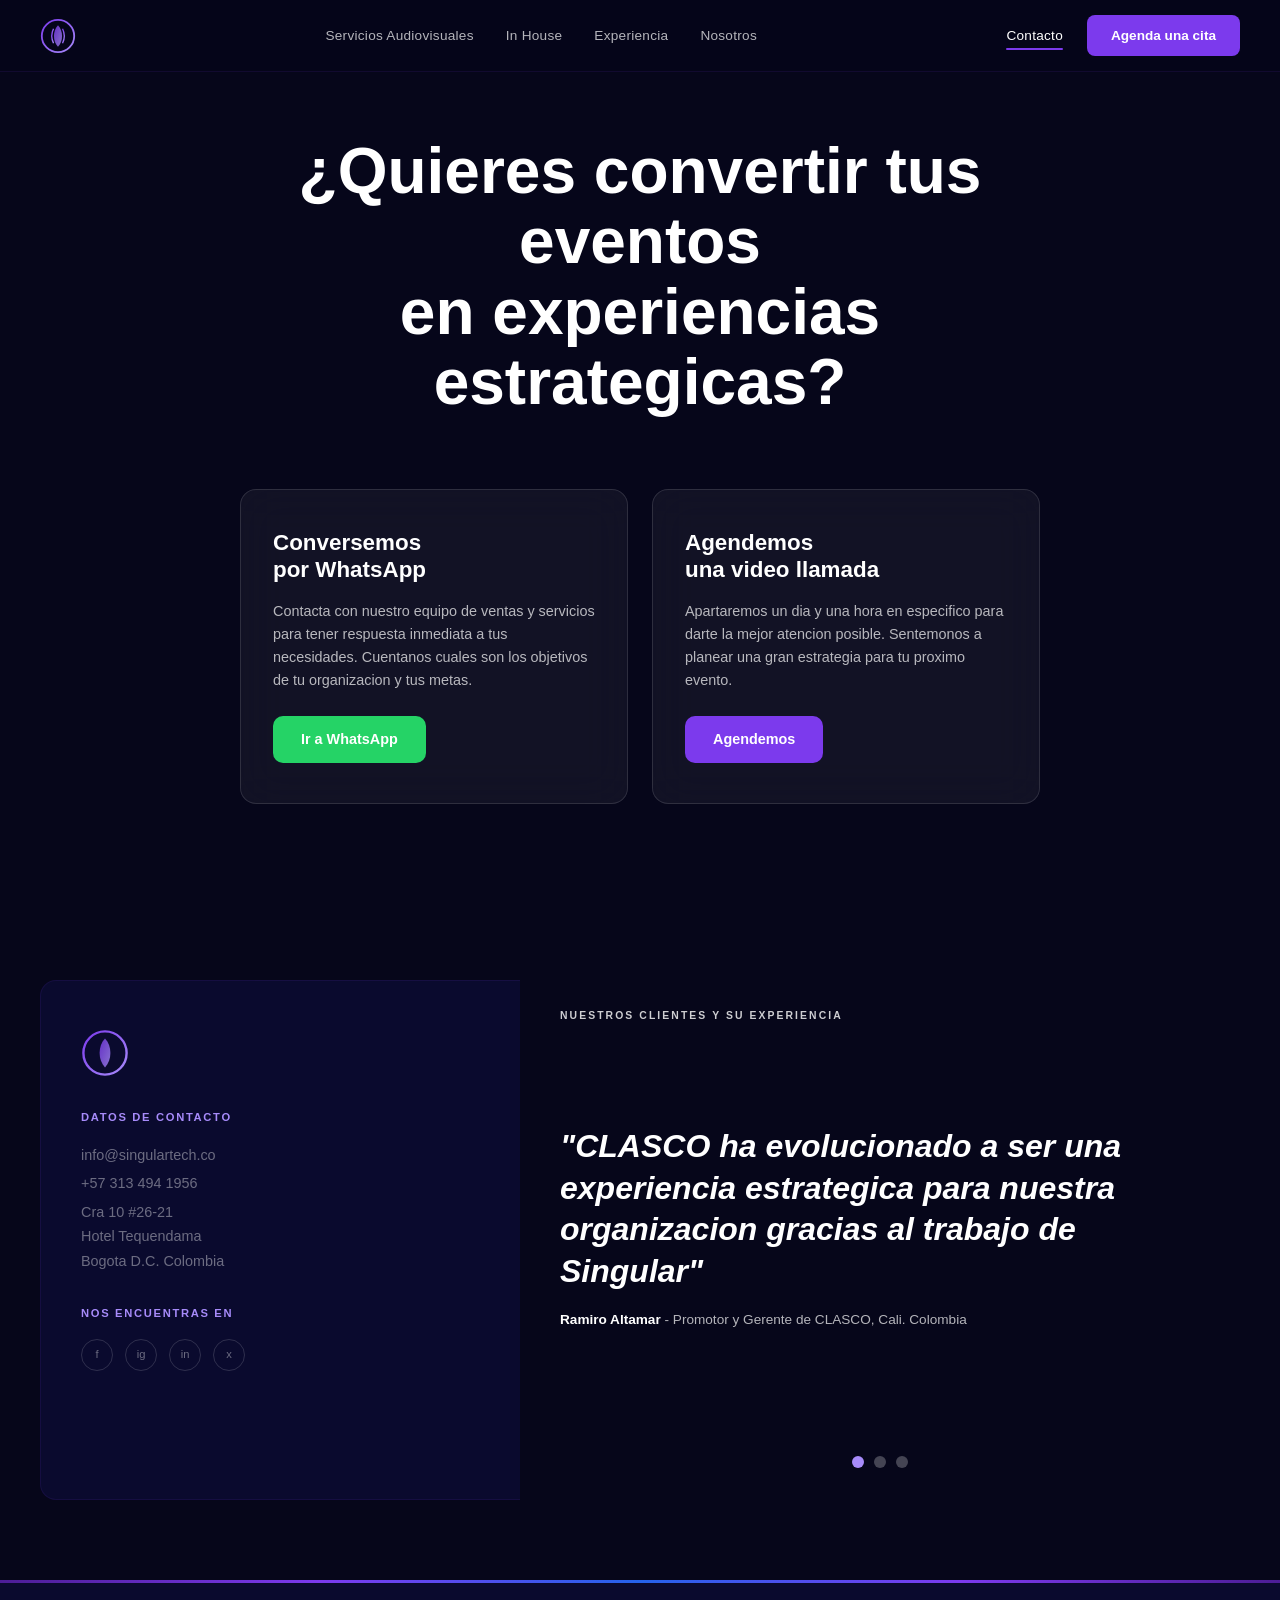
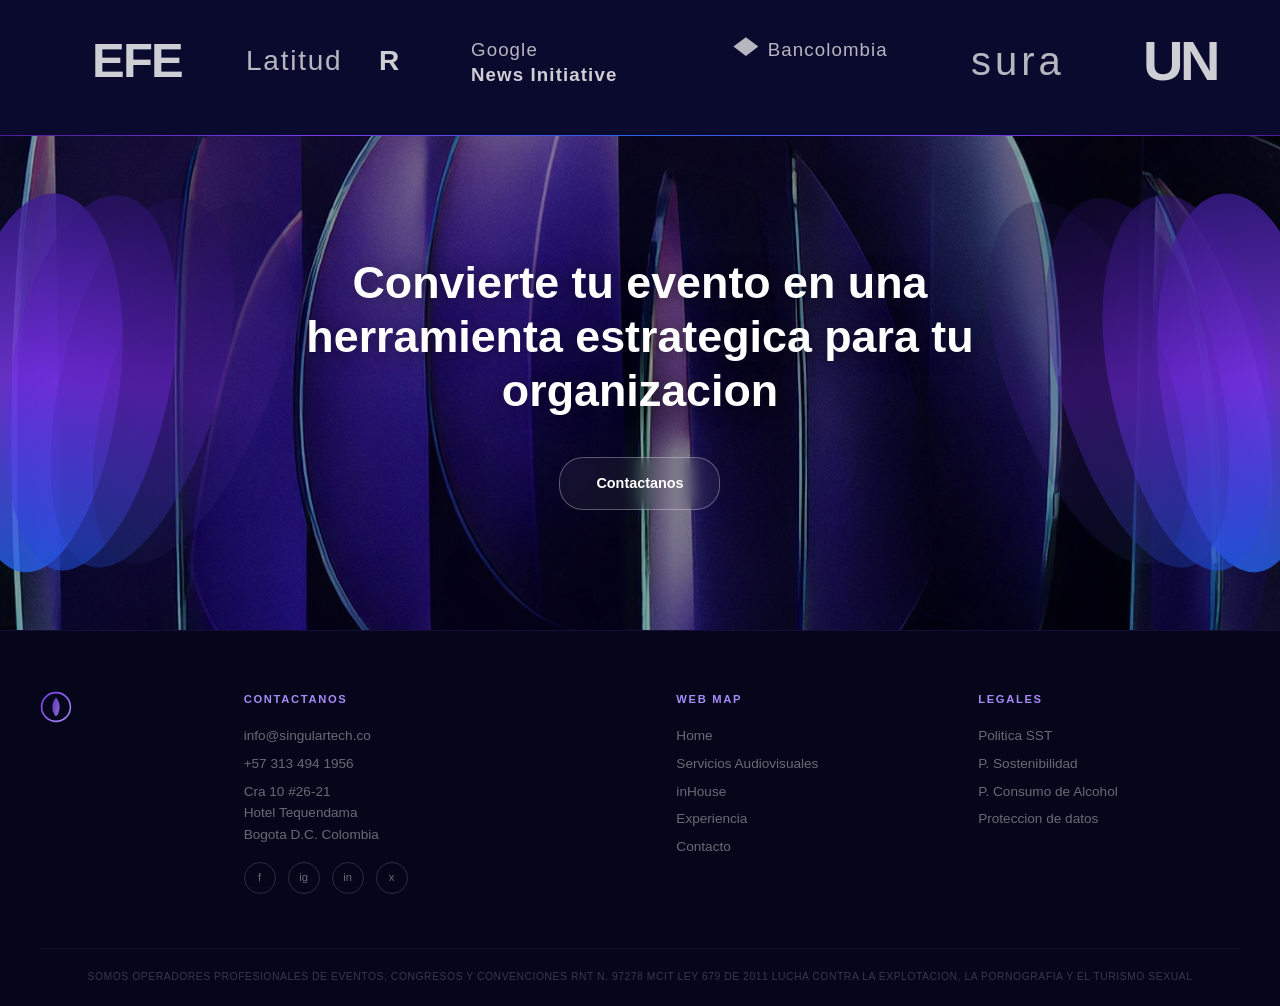
==== commit 25b4f64d: "Fix navbar: Contacto + Agenda una cita in nav-right on all pages Co-Authored-By: Claude Opus 4.6 <no" ====
--- a/contacto.html
+++ b/contacto.html
@@ -33,9 +33,11 @@
         <a href="inhouse.html">In House</a>
         <a href="index.html#experiencia">Experiencia</a>
         <a href="index.html#nosotros">Nosotros</a>
-        <a href="contacto.html" class="nav-active">Contacto</a>
-      </div>
-      <a href="contacto.html" class="btn-cta-nav">Agenda una cita</a>
+      </div>
+      <div class="nav-right">
+        <a href="contacto.html" class="nav-contact-link nav-active">Contacto</a>
+        <a href="contacto.html" class="btn-cta-nav">Agenda una cita</a>
+      </div>
       <button class="mobile-menu-btn" aria-label="Menu">
         <span></span><span></span><span></span>
       </button>
